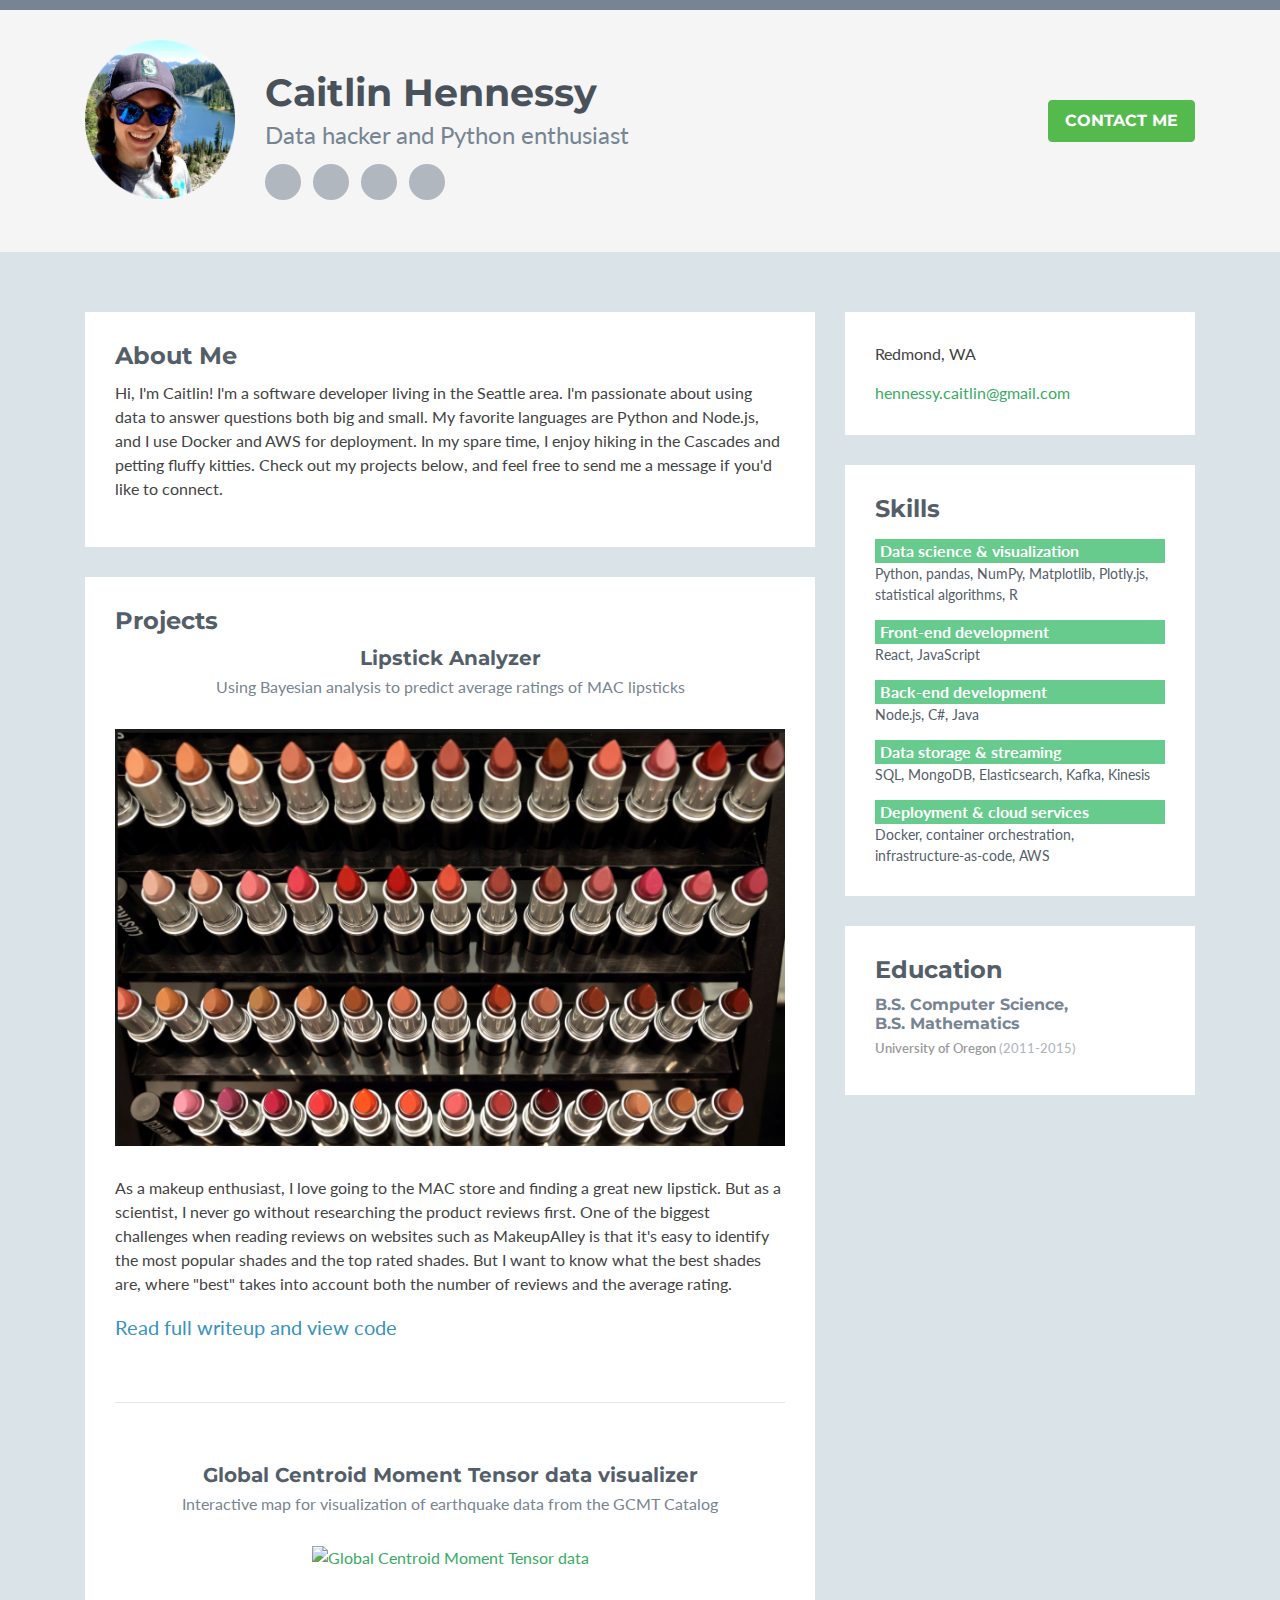
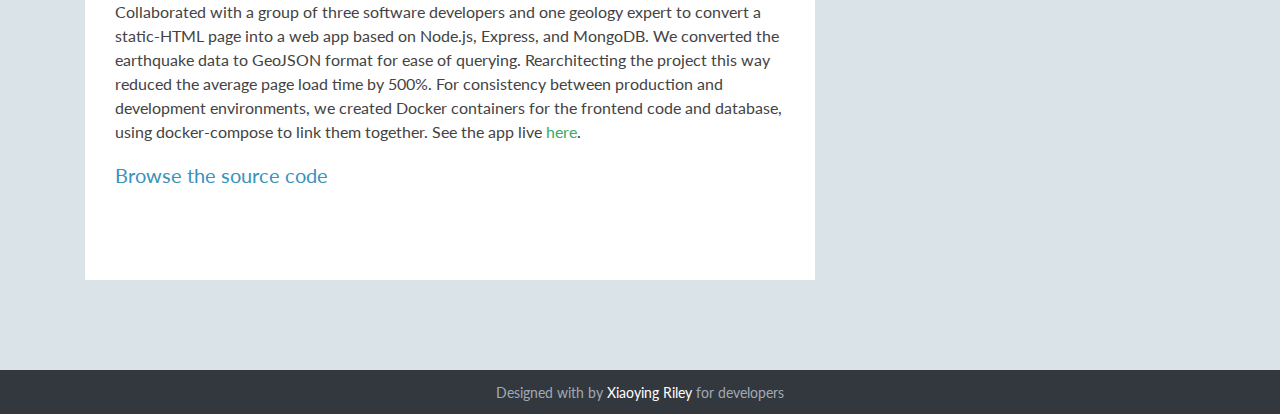
==== index.html @ e847fd84 "First draft" ====
<!DOCTYPE html>
<html lang="en">
<head>
    <title>Caitlin Hennessy: Portfolio</title>
    <!-- Meta -->
    <meta charset="utf-8">
    <meta http-equiv="X-UA-Compatible" content="IE=edge">
    <meta name="viewport" content="width=device-width, initial-scale=1.0">   
    <!--TODO make favicon with initials-->
    <link rel="shortcut icon" href="favicon.ico">  
    
    <link href='https://fonts.googleapis.com/css?family=Lato:300,400,300italic,400italic' rel='stylesheet' type='text/css'>
    <link href='https://fonts.googleapis.com/css?family=Montserrat:400,700' rel='stylesheet' type='text/css'> 
    
    <!-- FontAwesome JS -->
    <script defer src="https://use.fontawesome.com/releases/v5.7.2/js/all.js" integrity="sha384-0pzryjIRos8mFBWMzSSZApWtPl/5++eIfzYmTgBBmXYdhvxPc+XcFEk+zJwDgWbP" crossorigin="anonymous"></script>
    
    <!-- Global CSS -->
    <link rel="stylesheet" href="assets/plugins/bootstrap/css/bootstrap.min.css">   
    
    <!-- github calendar css -->
    <link rel="stylesheet" href="assets/plugins/github-calendar/dist/github-calendar.css">
    <!-- github acitivity css -->    
    <link rel="stylesheet" href="//cdnjs.cloudflare.com/ajax/libs/octicons/2.0.2/octicons.min.css">
    <link rel="stylesheet" href="assets/plugins/github-activity/github-activity-0.1.5.min.css">
    
    <!-- Theme CSS -->  
    <link id="theme-style" rel="stylesheet" href="assets/css/styles.css">
    
</head> 

<body>
    <!-- ******HEADER****** --> 
    <header class="header">
        <div class="container clearfix">                       
            <img class="profile-image img-fluid float-left" src="assets/images/caitlin.png" alt="Caitlin Hennessy" width="150" />
            <div class="profile-content float-left">
                <h1 class="name">Caitlin Hennessy</h1>
                <h2 class="desc">Data hacker and Python enthusiast</h2>  
                <!--TODO center icons--> 
                <ul class="social list-inline">                  
                    <li class="list-inline-item"><a href="https://www.linkedin.com/in/caitlin-f-hennessy/">
                        <i class="fab fa-linkedin-in" title="LinkedIn"></i></a>
                    </li>
                    <li class="list-inline-item"><a href="https://github.com/Caitlin-Hennessy">
                        <i class="fab fa-github" title="GitHub"></i></a>
                    </li>  
                    <li class="list-inline-item"><a href="https://leetcode.com/pineapplemango/">
                        <i class="fa fa-code" title="LeetCode"></i></a>
                    </li>         
                    <li class="list-inline-item"><a href="http://rosalind.info/users/pineapplesunflower/">
                        <i class="fa fa-flask" title="Rosalind.info"></i></a>
                    </li>              
                </ul> 
            </div><!--//profile-->
            <a class="btn btn-cta-primary float-right" href="mailto:hennessy.caitlin@gmail.com" target="_blank"><i class="fas fa-paper-plane"></i> Contact Me</a>              
        </div><!--//container-->
    </header><!--//header-->
    
    <div class="container sections-wrapper">
        <div class="row">
            <div class="primary col-lg-8 col-12">
                <section class="about section">
                    <div class="section-inner">
                        <h2 class="heading">About Me</h2>
                        <div class="content">
                            <p>
                                Hi, I'm Caitlin! I'm a software developer living in the Seattle area. I'm passionate about using data to answer questions both big and small.
                                My favorite languages are Python and Node.js, and I use Docker and AWS for deployment. In my spare time, I enjoy hiking in the Cascades and petting fluffy kitties. 
                                Check out my projects below, and feel free to send me a message if you'd like to connect.
                            </p>
                        </div><!--//content-->
                    </div><!--//section-inner-->                 
                </section><!--//section-->
    
               <section class="latest section">
                    <div class="section-inner">
                        <h2 class="heading">Projects</h2>
                        <div class="content">    
                                               
                            <div class="item featured text-center">
                                <h3 class="title"><a href="https://github.com/Caitlin-Hennessy/lipstick_analyzer" target="_blank">Lipstick Analyzer</a></h3>
                                <p class="summary">Using Bayesian analysis to predict average ratings of MAC lipsticks</p>
                                <div class="featured-image">
                                    <a href="https://github.com/Caitlin-Hennessy/lipstick_analyzer" target="_blank">
                                    <img class="img-fluid project-image" src="assets/images/projects/lipstick.png" alt="Lipstick Analyzer" />
                                    </a>
                                </div>
                                    
                                <div class="desc text-left">                                    
                                    <p>As a makeup enthusiast, I love going to the MAC store and finding a great new lipstick. But as a scientist, I never go without researching the product reviews first. One of the biggest challenges when reading reviews on websites such as MakeupAlley is that it's easy to identify the most popular shades and the top rated shades. But I want to know what the best shades are, where "best" takes into account both the number of reviews and the average rating. </p>
                                   
                                <a class="writeup-continue" href="https://github.com/Caitlin-Hennessy/lipstick_analyzer">Read full writeup and view code</a>     
                                </div><!--//desc--> 
                            </div><!--//item-->

                            <hr class="divider" />

                            <div class="item featured text-center">
                                <h3 class="title"><a href="https://github.com/Caitlin-Hennessy/gcmt_viewer" target="_blank">Global Centroid Moment Tensor data visualizer</a></h3>
                                <p class="summary">Interactive map for visualization of earthquake data from the GCMT Catalog</p>
                                <div class="featured-image">
                                    <a href="https://github.com/Caitlin-Hennessy/gcmt_viewer" target="_blank">
                                    <img class="img-fluid project-image" src="assets/images/projects/gcmt.png" alt="Global Centroid Moment Tensor data" />
                                    </a>
                                </div>
                                    
                                <div class="desc text-left">                                    
                                    <p>Collaborated with a group of three software developers and one geology expert to convert a static-HTML page into a web app based on 
                                        Node.js, Express, and MongoDB. We converted the earthquake data to GeoJSON format for ease of querying.
                                         Rearchitecting the project this way reduced the average page load time by 500%. 
                                        For consistency between production and development environments, we created Docker containers for the frontend code and database,
                                        using docker-compose to link them together. See the app live <a href="http://earth-analysis.com/gcmt_viewer/gcmt_viewer.html" target="_blank">here</a>.
                                    </p>
                                    
                                    <a class="writeup-continue" href="https://github.com/Caitlin-Hennessy/gcmt_viewer" target="_blank">Browse the source code</a>     
                                </div><!--//desc--> 
                            </div><!--//item-->
                        </div><!--//content-->  
                    </div><!--//section-inner-->                
                </section><!--//section-->
 
            </div><!--//primary-->
            <div class="secondary col-lg-4 col-12">
                 <aside class="info aside section">
                    <div class="section-inner">
                        <h2 class="heading sr-only">Basic Information</h2>
                        <div class="content">
                            <ul class="list-unstyled">
                                <li><i class="fas fa-map-marker-alt"></i><span class="sr-only">Location:</span>Redmond, WA</li>
                                <li><i class="fas fa-envelope"></i><span class="sr-only">Email:</span><a href="#">hennessy.caitlin@gmail.com</a></li>
                            </ul>
                        </div><!--//content-->  
                    </div><!--//section-inner-->                 
                </aside><!--//aside-->
                
                <aside class="skills aside section">
                    <div class="section-inner">
                        <h2 class="heading">Skills</h2>
                        <div class="content">
                            <div class="skillset">
                               
                                <div class="item">
                                    <div class="level-bar">
                                        Data science &amp; visualization                          
                                    </div><!--//level-bar--> 
                                    <p class="level-title">Python, pandas, NumPy, Matplotlib, Plotly.js, statistical algorithms, R</p>        
                                </div><!--//item-->
                                
                                <div class="item">
                                    <div class="level-bar">
                                        Front-end development                          
                                    </div><!--//level-bar--> 
                                    <p class="level-title">React, JavaScript</p>        
                                </div><!--//item-->

                                <div class="item">
                                    <div class="level-bar">
                                        Back-end development                          
                                    </div><!--//level-bar--> 
                                    <p class="level-title">Node.js, C#, Java</p>        
                                </div><!--//item-->

                                <div class="item">
                                    <div class="level-bar">
                                        Data storage &amp; streaming                          
                                    </div><!--//level-bar--> 
                                    <p class="level-title">SQL, MongoDB, Elasticsearch, Kafka, Kinesis</p>        
                                </div><!--//item-->

                                <div class="item">
                                    <div class="level-bar">
                                        Deployment &amp; cloud services                          
                                    </div><!--//level-bar--> 
                                    <p class="level-title">Docker, container orchestration, infrastructure-as-code, AWS</p>        
                                </div><!--//item-->
                            </div>              
                        </div><!--//content-->  
                    </div><!--//section-inner-->                 
                </aside><!--//section-->
                
                <aside class="education aside section">
                    <div class="section-inner">
                        <h2 class="heading">Education</h2>
                        <div class="content">
                            <div class="item">         
                                <!--TODO align BS items-->             
                                <h3 class="title"><i class="fas fa-graduation-cap"></i> B.S. Computer Science, 
                                    <br>B.S. Mathematics</h3>
                                <h4 class="university">University of Oregon <span class="year">(2011-2015)</span></h4>
                            </div><!--//item-->
                        </div><!--//content-->
                    </div><!--//section-inner-->
                </aside><!--//section-->
              
            </div><!--//secondary-->    
        </div><!--//row-->
    </div><!--//masonry-->
    
    <!-- ******FOOTER****** --> 
    <footer class="footer">
        <div class="container text-center">
                <!--/* This template is released under the Creative Commons Attribution 3.0 License. Please keep the attribution link below when using for your own project. Thank you for your support. :) If you'd like to use the template without the attribution, you can check out our commercial license options via our website: themes.3rdwavemedia.com */-->
                <small class="copyright">Designed with <i class="fas fa-heart"></i> by <a href="https://themes.3rdwavemedia.com" target="_blank">Xiaoying Riley</a> for developers</small>
        </div><!--//container-->
    </footer><!--//footer-->
 
    <!-- Javascript -->          
    <script type="text/javascript" src="assets/plugins/jquery-3.3.1.min.js"></script>
    <script type="text/javascript" src="assets/plugins/popper.min.js"></script> 
    <script type="text/javascript" src="assets/plugins/bootstrap/js/bootstrap.min.js"></script>    
    <script type="text/javascript" src="assets/plugins/jquery-rss/dist/jquery.rss.min.js"></script> 
    <!-- github calendar plugin -->
    <script type="text/javascript" src="assets/plugins/github-calendar/dist/github-calendar.min.js"></script>
    <!-- github activity plugin -->
    <script type="text/javascript" src="//cdnjs.cloudflare.com/ajax/libs/mustache.js/0.7.2/mustache.min.js"></script>
    <script type="text/javascript" src="assets/plugins/github-activity/github-activity-0.1.5.min.js"></script>
    <!-- custom js -->
    <script type="text/javascript" src="assets/js/main.js"></script>            
</body>
</html>
---- assets/plugins/github-calendar/dist/github-calendar.css ----
.calendar {
    width: 750px;
    font-family: Helvetica, arial;
    border: 1px solid #DDDDDD;
    border-radius: 3px;
    min-height: 243px;
    text-align: center;
    margin: 0 auto;
}

.calendar-graph text.wday,
.calendar-graph text.month {
    font-size: 10px;
    fill: #aaa;
}

.contrib-legend {
    text-align: right;
    padding: 0 14px 10px 0;
    display: inline-block;
    float: right;
}

.contrib-legend .legend {
    display: inline-block;
    list-style: none;
    margin: 0 5px;
    position: relative;
    bottom: -1px;
    padding: 0;
}

.contrib-legend .legend li {
    display: inline-block;
    width: 10px;
    height: 10px;
}

.text-small {
    font-size: 12px;
    color: #767676;
}

.calendar-graph {
    padding: 5px 0 0;
    height: 126px;
    text-align: center;
}

.contrib-column {
    padding: 15px 0;
    text-align: center;
    border-left: 1px solid #ddd;
    border-top: 1px solid #ddd;
    font-size: 11px;
}

.contrib-column-first {
    border-left: 0;
}

.table-column {
    display: table-cell;
    width: 1%;
    padding-right: 10px;
    padding-left: 10px;
    vertical-align: top;
}

.contrib-number {
    font-weight: 300;
    line-height: 1.3em;
    font-size: 24px;
    display: block;
    color: #333;
}

.calendar img.spinner {
    width: 70px;
    margin-top: 50px;
    min-height: 70px;
}

.monospace {
    text-align: center;
    color: #000;
    font-family: monospace;
}

.monospace a {
    color: #1D75AB;
    text-decoration: none;
}

.contrib-footer {
    font-size: 11px;
    padding: 0 10px 12px;
    text-align: left;
    width: 100%;
    box-sizing: border-box;
    height: 26px;
}

.left.text-muted {
    float: left;
    margin-left: 9px;
    color: #767676;
}
.left.text-muted a {
    color: #4078c0;
    text-decoration: none;
}
.left.text-muted a:hover,
.monospace a:hover {
    text-decoration: underline;
}

h2.f4.text-normal.mb-3 {
    display: none;
}

.float-left.text-gray {
    float: left;
}
#user-activity-overview{
    display:none;
}
---- assets/plugins/github-activity/github-activity-0.1.5.min.css ----
/*! github-activity - v0.1.5 - Copyright 2015 Casey Scarborough */

/*!
 * GitHub Activity Stream - v0.1.4 - 10/7/2015
 * https://github.com/caseyscarborough/github-activity
 *
 * Copyright (c) 2015 Casey Scarborough
 * MIT License
 * http://opensource.org/licenses/MIT
 */.gha-feed{width:100%;height:100%;background:#fff;font-weight:700;font-size:14px;font-family:Helvetica,arial,freesans,clean,sans-serif;line-height:1.3;overflow-y:auto;border:1px solid #ddd}.gha-feed,.gha-feed h2,.gha-feed h3,.gha-feed li,.gha-feed p,.gha-feed ul{margin:0;padding:0}.gha-feed ul{list-style-type:none;padding:0;margin:0}.gha-feed li{list-style-type:none;line-height:1.4}.gha-feed small{color:#666;font-weight:400;font-size:13px}.gha-feed small a{font-weight:400}.gha-feed small a .more-commits{font-size:11px}span.gha-time{color:#bbb;font-weight:400;font-size:12px}.gha-feed a{color:#4183c4;text-decoration:none;font-weight:700}.gha-feed a:hover{text-decoration:underline}.gha-feed pre{padding:0;border:0;border-radius:0;box-shadow:1px 1px 4px #bbb;color:#fff}.gha-header{position:absolute;top:1px;left:1px;width:calc(100% - 20px);padding:10px;height:67px;border-bottom:1px solid #ddd;background:#fff;background:-moz-linear-gradient(top,#fff 0,#f4f4f4 100%);background:-webkit-gradient(linear,left top,left bottom,color-stop(0%,#fff),color-stop(100%,#f4f4f4));background:-webkit-linear-gradient(top,#fff 0,#f4f4f4 100%);background:-o-linear-gradient(top,#fff 0,#f4f4f4 100%);background:-ms-linear-gradient(top,#fff 0,#f4f4f4 100%);background:linear-gradient(to bottom,#fff 0,#f4f4f4 100%);filter:progid:DXImageTransform.Microsoft.gradient(startColorstr='#ffffff', endColorstr='#f4f4f4', GradientType=0)}.gha-footer{position:absolute;bottom:-1px;left:1px;padding:5px 5px 5px 10px;border-top:1px solid #ddd;height:16px;width:calc(100% - 15px);background:#fff;background:-moz-linear-gradient(top,#fff 0,#f4f4f4 100%);background:-webkit-gradient(linear,left top,left bottom,color-stop(0%,#fff),color-stop(100%,#f4f4f4));background:-webkit-linear-gradient(top,#fff 0,#f4f4f4 100%);background:-o-linear-gradient(top,#fff 0,#f4f4f4 100%);background:-ms-linear-gradient(top,#fff 0,#f4f4f4 100%);background:linear-gradient(to bottom,#fff 0,#f4f4f4 100%);filter:progid:DXImageTransform.Microsoft.gradient(startColorstr='#ffffff', endColorstr='#f4f4f4', GradientType=0);color:#495961;font-size:13px}.gha-footer a{float:right;color:#495961;padding-right:20px;font-size:13px;font-weight:700}.gha-footer a:hover,.gha-header a:hover{text-decoration:none}.gha-github-icon{display:inline;float:left;padding:9px 0 0;width:35px;height:35px;color:#495961}.gha-github-icon .octicon{font:normal normal 40px octicons}.gha-gravatar{display:inline;float:right;margin-right:10px;padding-right:20px;max-width:60px;height:67px}.gha-gravatar img{padding:3px;width:100%;border:1px solid #ddd;box-shadow:1px 1px 3px #ccc}.gha-activity{clear:both;padding:10px 0;width:100%;border-bottom:1px solid #ddd}.gha-activity.gha-small{font-weight:400;font-size:13px}.gha-activity.gha-small a{font-weight:400}.gha-activity.gha-small span{font-size:16px}.gha-activity:last-child{padding-bottom:100px}.gha-repo{clear:both;padding:10px 0;width:100%;border-bottom:1px solid #ddd}.gha-activity-icon .octicon{display:inline;float:left;clear:both;margin:6px auto;width:50px;color:#bbb;text-align:center;font:normal normal 30px octicons}.gha-activity-icon .gha-small{font-size:16px}.gha-message{display:inline-block;float:left;width:calc(100% - 50px)}.gha-message-commits{font-size:11px}.gha-message-merge{padding:3px 7px;border-radius:3px;background:#e8f1f6;color:rgba(0,0,0,.5);font-size:12px;line-height:2}.gha-sha{font-size:12px;font-family:Consolas,"Liberation Mono",Courier,monospace}.gha-gravatar-small{float:left;margin-right:6px;width:30px}.gha-gravatar-commit{margin-bottom:-3px;border-radius:2px}.gha-gravatar-user{float:left}.gha-user-info{display:inline-block;float:left;margin:0 auto;padding:6px 10px 5px;color:#495961;font-size:20px}.gha-user-info a{color:#495961}.gha-user-info p a{font-weight:100}.gha-without-name{padding-top:20px;padding-left:15px}.gha-info{margin:15px;padding:10px;border:1px solid #e4e4c6;border-radius:4px;background:#ffffde;color:#6d6d4b;font-weight:400;font-size:13px}.gha-time{color:#bbb;font-weight:400;font-size:12px}.gha-clear{clear:both}.gha-muted{color:#666}.gha-push{height:87px}.gha-push-small{height:26px}
---- assets/css/styles.css ----
/*!   
 * Template Name: Developer - Responsive Website Template for Developers
 * Version: 2.1
 * Author: Xiaoying Riley
 * Twitter: @3rdwave_themes
 * License: Creative Commons Attribution 3.0 License
 * Website: https://themes.3rdwavemedia.com/
*/
body {
  font-family: 'Lato', arial, sans-serif;
  color: #434343;
  background: #DAE3E7;
  font-size: 16px;
  -webkit-font-smoothing: antialiased;
  -moz-osx-font-smoothing: grayscale;
}

h1, h2, h3, h4, h5, h6 {
  font-family: 'Montserrat', sans-serif;
  font-weight: 700;
  color: #778492;
}

a {
  color: #3AAA64;
  -webkit-transition: all 0.4s ease-in-out;
  -moz-transition: all 0.4s ease-in-out;
  -ms-transition: all 0.4s ease-in-out;
  -o-transition: all 0.4s ease-in-out;
}

a:hover {
  text-decoration: underline;
  color: #5f6b77;
  color: #2d844e;
}

a:focus {
  text-decoration: none;
}

.btn, a.btn {
  -webkit-transition: all 0.4s ease-in-out;
  -moz-transition: all 0.4s ease-in-out;
  -ms-transition: all 0.4s ease-in-out;
  -o-transition: all 0.4s ease-in-out;
  font-family: 'Montserrat', arial, sans-serif;
  padding: 8px 16px;
  font-weight: bold;
}

.btn .svg-inline--fa, a.btn .svg-inline--fa {
  margin-right: 5px;
  position: relative;
  top: -2px;
}

.btn:focus, a.btn:focus {
  color: #fff;
}

a.btn-cta-primary, .btn-cta-primary {
  background: #54ba4e;
  border: 1px solid #54ba4e;
  color: #fff;
  font-weight: 600;
  text-transform: uppercase;
}

a.btn-cta-primary:hover, .btn-cta-primary:hover {
  background: #49ac43;
  border: 1px solid #49ac43;
  color: #fff;
}

a.btn-cta-secondary, .btn-cta-secondary {
  background: #479FC8;
  border: 1px solid #479FC8;
  color: #fff;
  font-weight: 600;
  text-transform: uppercase;
}

a.btn-cta-secondary:hover, .btn-cta-secondary:hover {
  background: #3893bd;
  border: 1px solid #3893bd;
  color: #fff;
}

.text-highlight {
  color: #32383e;
}

.badge-theme {
  background: #3AAA64;
  font-size: 12px;
  color: #fff;
  -webkit-border-radius: 2px;
  -moz-border-radius: 2px;
  -ms-border-radius: 2px;
  -o-border-radius: 2px;
  border-radius: 2px;
  -moz-background-clip: padding;
  -webkit-background-clip: padding-box;
  background-clip: padding-box;
}

a.dotted-link {
  border-bottom: 1px dotted #778492;
  color: #778492;
}

a.dotted-link:hover {
  text-decoration: none;
  color: #49515a;
}

/* ======= Header ======= */
.header {
  padding: 30px 0;
  background: #f5f5f5;
  border-top: 10px solid #778492;
}

.header .btn {
  margin-top: 60px;
  font-weight: bold;
}

.header .profile-image {
  margin-right: 30px;
}

.header .profile-content .name {
  color: #49515a;
  font-size: 38px;
  margin-bottom: 5px;
  margin-top: 30px;
}

.header .profile-content .desc {
  color: #778492;
  font-family: "Lato", arial, sans-serif;
  font-weight: 400;
  font-size: 24px;
  margin-top: 0;
  margin-bottom: 15px;
}

.header .profile-content .social a {
  background: #b0b7bf;
  width: 36px;
  height: 36px;
  display: inline-block;
  -webkit-border-radius: 50%;
  -moz-border-radius: 50%;
  -ms-border-radius: 50%;
  -o-border-radius: 50%;
  border-radius: 50%;
  -moz-background-clip: padding;
  -webkit-background-clip: padding-box;
  background-clip: padding-box;
  color: #fff;
  text-align: center;
}

.header .profile-content .social a:hover {
  background: #778492;
}

.header .profile-content .social a .svg-inline--fa {
  font-size: 20px;
  margin-top: 8px;
}

/* ======= Sections======= */
.sections-wrapper {
  padding-top: 60px;
  padding-bottom: 60px;
}

.section {
  margin-bottom: 30px;
}

.section .section-inner {
  background: #fff;
  padding: 30px;
}

.section .heading {
  margin-bottom: 10px;
  margin-top: 0;
  color: #545e69;
  font-size: 24px;
}

.section .content .more-link .svg-inline--fa {
  margin-right: 5px;
  font-size: 14px;
  position: relative;
  top: -2px;
}

.section .content .writeup-continue {
  color: #3893bd;
  font-size: 20px;
  text-align: left;
}

.section .content .writeup-continue a:hover {
  text-decoration: underline;
}

/* About Section */
/* Latest Section */
.latest .item {
  margin-bottom: 30px;
}

.latest .item .title {
  font-size: 18px;
  margin-top: 0;
}

.latest .item .title .label {
  margin-left: 5px;
  font-size: 12px;
}

.latest .item .title a {
  color: #545e69;
}

.latest .item .title a:hover {
  color: #5f6b77;
}

.latest .item .project-image:hover {
  -webkit-opacity: 0.8;
  -moz-opacity: 0.8;
  opacity: 0.8;
}

.latest .divider {
  margin-bottom: 60px;
}

.latest .featured {
  margin-bottom: 60px;
}

.latest .featured .title {
  font-size: 20px;
  margin-bottom: 5px;
  font-size: 20px;
}

.latest .featured .summary {
  margin-bottom: 30px;
  color: #778492;
}

.latest .featured img {
  margin-bottom: 30px;
}

.latest .featured .desc {
  margin-bottom: 30px;
}

.latest .has-ribbon {
  position: relative;
  display: inline-block;
}

.latest .has-ribbon .text {
  background: #3AAA64;
  color: #fff;
}

.latest .has-ribbon .ribbon {
  position: absolute;
  top: -4px;
  right: -4px;
  width: 110px;
  height: 110px;
  overflow: hidden;
}

.latest .has-ribbon .ribbon .text {
  font-family: 'Montserrat', sans-serif;
  position: relative;
  left: -8px;
  top: 18px;
  width: 158px;
  padding: 10px 10px;
  font-size: 15px;
  font-weight: bold;
  text-align: center;
  text-transform: uppercase;
  color: #fff;
  background-color: #479FC8;
  -webkit-transform: rotate(45deg) translate3d(0, 0, 0);
  -moz-transform: rotate(45deg) translate3d(0, 0, 0);
  -ms-transform: rotate(45deg) translate3d(0, 0, 0);
  -o-transform: rotate(45deg) translate3d(0, 0, 0);
}

.latest .has-ribbon .ribbon .text:before, .latest .has-ribbon .ribbon .text:after {
  content: '';
  position: absolute;
  bottom: -5px;
  border-top: 5px solid #276582;
  border-left: 5px solid transparent;
  border-right: 5px solid transparent;
}

.latest .has-ribbon .ribbon .text:before {
  left: 0;
}

.latest .has-ribbon .ribbon .text:after {
  right: 0;
}

/* Projects Section */
.projects .item {
  margin-bottom: 30px;
}

.projects .item .title {
  font-size: 16px;
  margin-top: 0;
  margin-bottom: 5px;
  line-height: 1.5;
}

.projects .item .title a {
  color: #778492;
}

.projects .item .title a:hover {
  color: #5f6b77;
}

/* Work Section */
.experience .item {
  margin-bottom: 30px;
}

.experience .item .title {
  font-size: 16px;
  margin-top: 0;
  margin-bottom: 5px;
  line-height: 1.5;
}

.experience .item .title .place {
  color: #999;
  font-weight: normal;
}

.experience .item .title .place a {
  color: #999;
}

.experience .item .title .place a:hover {
  color: #666666;
}

.experience .item .title .year {
  color: #999;
  font-weight: normal;
}

/* Git section */
.github-graph {
  margin-bottom: 30px;
}

.github-graph .js-calendar-graph-svg {
  max-width: 100%;
}

.github-graph h2 {
  font-size: 18px;
}

.ghfeed {
  height: 500px;
}

.ghfeed,
.ghfeed *,
.ghfeed *:before,
.ghfeed *:after {
  -webkit-box-sizing: content-box;
  -moz-box-sizing: content-box;
  box-sizing: content-box;
}

/* Info Section */
.info .svg-inline--fa {
  margin-right: 15px;
  color: #ccd1d6;
}

.info .svg-inline--fa.fa-envelope-o {
  font-size: 14px;
}

.info ul {
  margin-bottom: 0;
}

.info li {
  margin-bottom: 15px;
}

.info li:last-child {
  margin-bottom: 0;
}

/* Skills Section */
.skills .intro {
  margin-bottom: 30px;
}

.skills .skillset .item {
  margin-bottom: 0px;
}

.skills .skillset .level-title {
  font-size: 14px;
  position: relative;
  margin-top: 0;
  margin-bottom: 0;
  color: #545e69;
}

.skills .skillset .level-title .level-label {
  color: #ccd1d6;
  font-size: 14px;
  font-family: "Lato", arial, sans-serif;
  position: absolute;
  right: 0;
  top: 0;
}

.skills .skillset .level-bar {
  height: 24px;
  background: #66cb8c;
  font-family: "Lato", arial, sans-serif;
  color: #fff;
  font-size: 16px;
  padding-left: 5px;
  font-weight: bold;
  margin-top: 15px;
}

.skills .skillset .level-bar-inner {
  height: 15px;
  background: #66cb8c;
}

.skills .svg-inline--fa {
  margin-right: 3px;
  position: relative;
  top: -1px;
}

/* Testimonials section */
.testimonials .item {
  margin-bottom: 30px;
}

.testimonials .item:last-child {
  margin-bottom: 0;
}

.testimonials .item .quote {
  color: #666;
  font-size: 16px;
  border-left: 5px solid #9fdeb7;
  padding: 5px 15px;
  margin-bottom: 15px;
}

.testimonials .item .quote p {
  margin-bottom: 0;
}

.testimonials .item .quote .svg-inline--fa {
  color: #79d19a;
  margin-right: 15px;
}

.testimonials .item .source {
  font-size: 14px;
  padding-left: 20px;
  font-weight: 500;
}

.testimonials .item .source .name {
  color: #939ea9;
  font-weight: 600;
}

.testimonials .item .source .title {
  color: #999;
}

/* Education section */
.education .item {
  margin-bottom: 30px;
}

.education .item:last-child {
  margin-bottom: 0;
}

.education .item .title {
  font-size: 16px;
  margin-top: 0;
}

.education .item .university {
  font-family: "Lato", arial, sans-serif;
  font-size: 13px;
  color: #999;
  font-weight: 600;
}

.education .item .university .year {
  color: #b0b7bf;
  font-weight: 500;
}

/* Language Section */
.languages .item {
  margin-bottom: 15px;
}

.languages .item .title {
  color: #778492;
}

.languages .item .level {
  color: #999;
}

.languages .item:last-child {
  margin-bottom: 0;
}

.languages .item .svg-inline--fa {
  color: #79d19a;
}

/* Blog Section */
.blog .item {
  margin-bottom: 30px;
}

.blog .item .title {
  font-size: 18px;
  line-height: 1.3;
}

.blog .item .title a {
  color: #778492;
}

.blog .item .title a:hover {
  color: #5f6b77;
}

.blog .item p {
  margin-bottom: 5px;
}

.blog .item:last-child {
  margin-bottom: 0;
}

/* List section */
.list ul li {
  margin-bottom: 10px;
}

.list ul li .svg-inline--fa {
  margin-right: 5px;
}

.list ul li a {
  color: #778492;
}

.list ul li a:hover {
  color: #49515a;
}

/* Credits */
.credits ul li {
  margin-bottom: 10px;
}

.credits ul li .svg-inline--fa {
  margin-right: 5px;
  position: relative;
  top: -2px;
}

.credits ul li a {
  color: #778492;
}

.credits ul li a .svg-inline--fa {
  color: #b0b7bf;
}

.credits ul li a:hover {
  color: #49515a;
}

.credits .btn {
  margin-bottom: 15px;
}

.aside .subheading {
  font-size: 18px;
  color: #545e69;
}

/* ======= Footer ======= */
.footer {
  background: #32383e;
  color: #fff;
  padding: 10px 0;
}

.footer .copyright {
  line-height: 1.6;
  color: #a1aab4;
  font-size: 14px;
}

.footer a {
  color: #fff;
}

.footer .fa-heart {
  color: #fb866a;
}

@media (max-width: 767.98px) {
  .header {
    text-align: center;
  }
  .header .profile-image {
    float: none !important;
    margin: 0 auto;
  }
  .header .profile-content {
    float: none !important;
    text-align: center;
  }
  .header .btn {
    margin-top: 30px;
    float: none !important;
  }
  .project-image {
    margin-bottom: 15px;
  }
}

@media (min-width: 1400px) {
  .container {
    width: 1360px;
    max-width: inherit;
  }
}
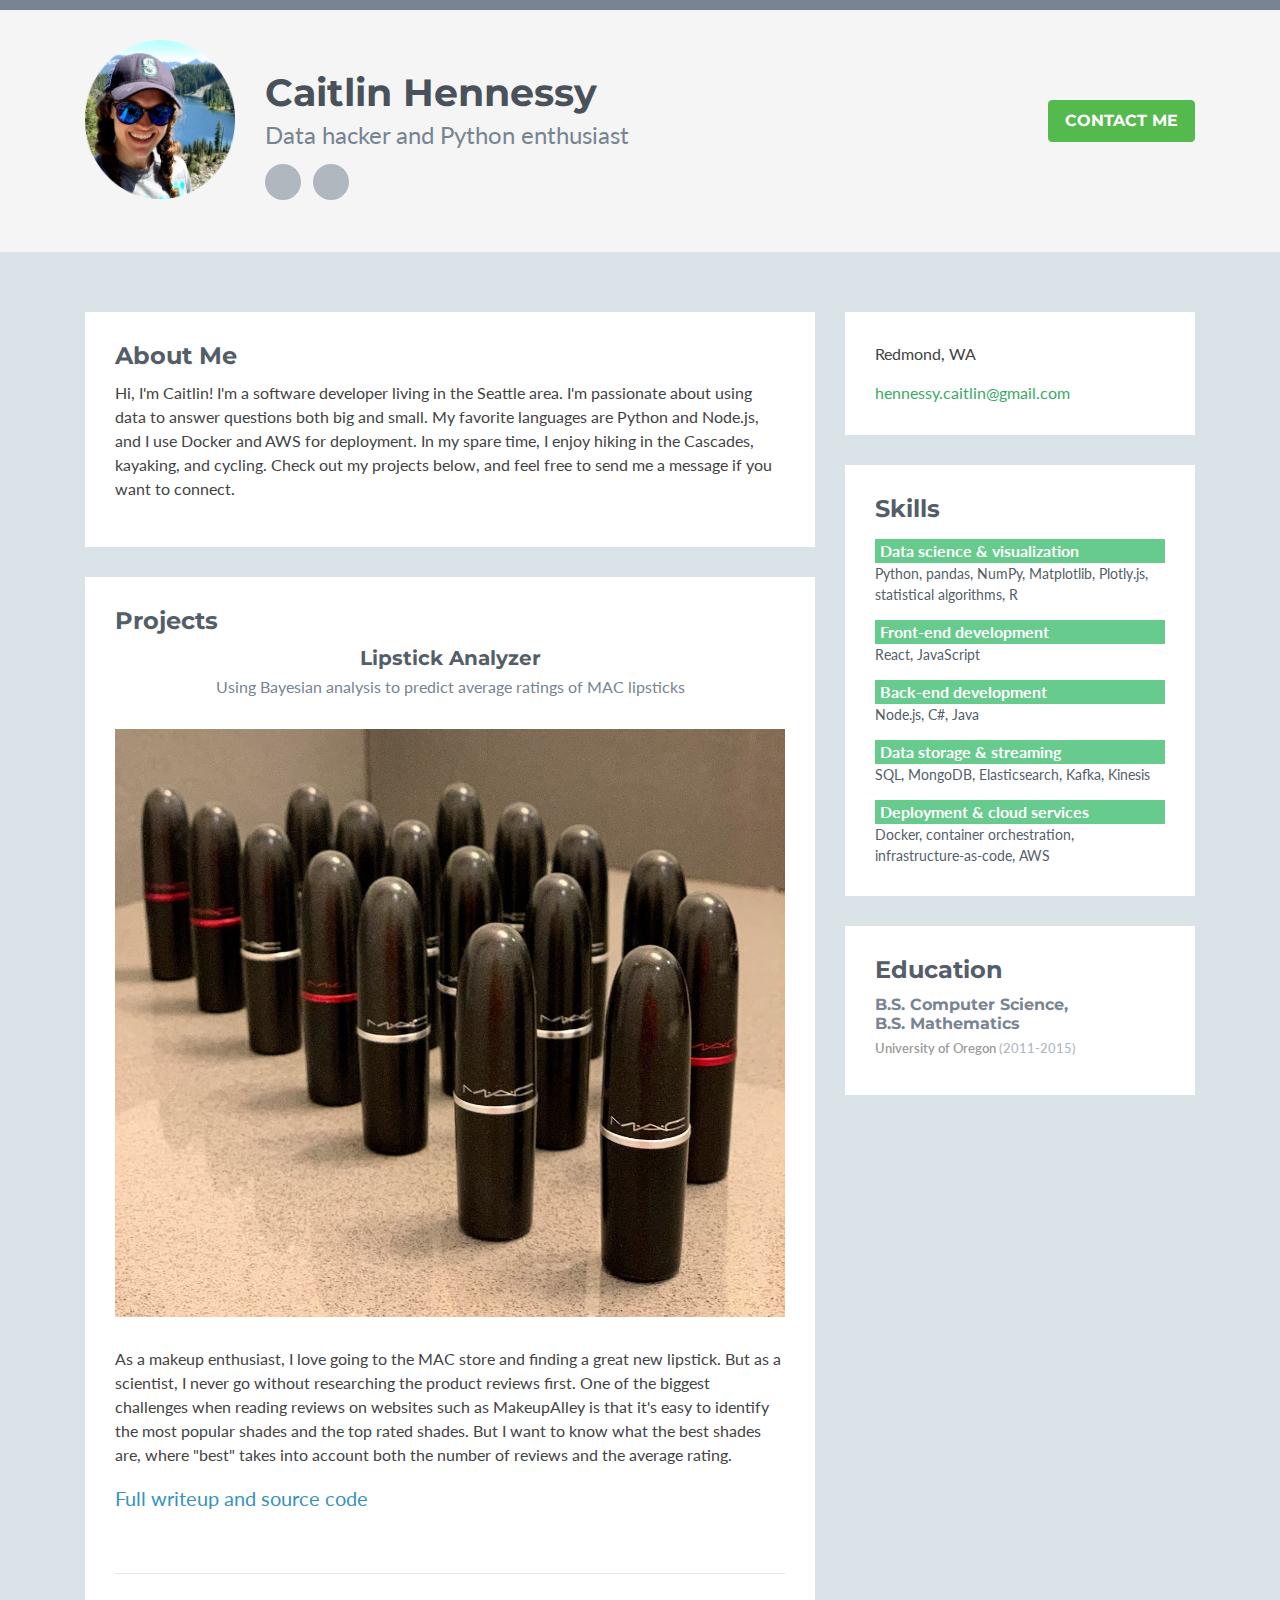
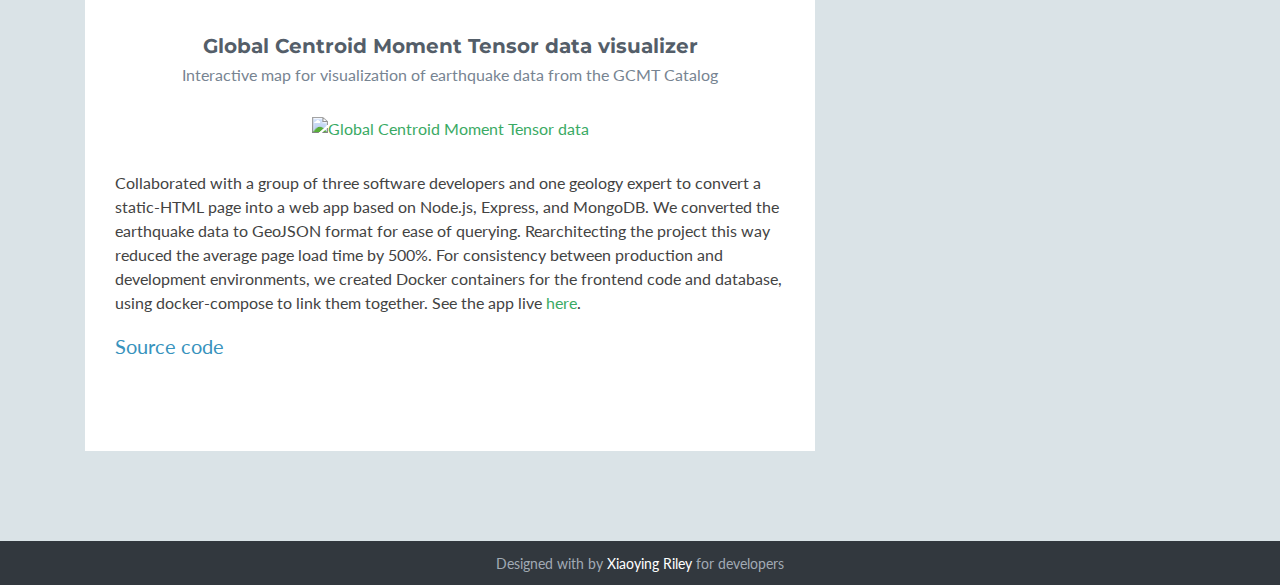
==== commit ece510ba: "A few edits" ====
--- a/index.html
+++ b/index.html
@@ -44,13 +44,7 @@
                     </li>
                     <li class="list-inline-item"><a href="https://github.com/Caitlin-Hennessy">
                         <i class="fab fa-github" title="GitHub"></i></a>
-                    </li>  
-                    <li class="list-inline-item"><a href="https://leetcode.com/pineapplemango/">
-                        <i class="fa fa-code" title="LeetCode"></i></a>
-                    </li>         
-                    <li class="list-inline-item"><a href="http://rosalind.info/users/pineapplesunflower/">
-                        <i class="fa fa-flask" title="Rosalind.info"></i></a>
-                    </li>              
+                    </li>           
                 </ul> 
             </div><!--//profile-->
             <a class="btn btn-cta-primary float-right" href="mailto:hennessy.caitlin@gmail.com" target="_blank"><i class="fas fa-paper-plane"></i> Contact Me</a>              
@@ -66,8 +60,8 @@
                         <div class="content">
                             <p>
                                 Hi, I'm Caitlin! I'm a software developer living in the Seattle area. I'm passionate about using data to answer questions both big and small.
-                                My favorite languages are Python and Node.js, and I use Docker and AWS for deployment. In my spare time, I enjoy hiking in the Cascades and petting fluffy kitties. 
-                                Check out my projects below, and feel free to send me a message if you'd like to connect.
+                                My favorite languages are Python and Node.js, and I use Docker and AWS for deployment. In my spare time, I enjoy hiking in the Cascades, kayaking, and cycling. 
+                                Check out my projects below, and feel free to send me a message if you want to connect.
                             </p>
                         </div><!--//content-->
                     </div><!--//section-inner-->                 
@@ -83,14 +77,14 @@
                                 <p class="summary">Using Bayesian analysis to predict average ratings of MAC lipsticks</p>
                                 <div class="featured-image">
                                     <a href="https://github.com/Caitlin-Hennessy/lipstick_analyzer" target="_blank">
-                                    <img class="img-fluid project-image" src="assets/images/projects/lipstick.png" alt="Lipstick Analyzer" />
+                                    <img class="img-fluid project-image" src="assets/images/projects/lipstick.jpg" alt="Lipstick Analyzer" />
                                     </a>
                                 </div>
                                     
                                 <div class="desc text-left">                                    
                                     <p>As a makeup enthusiast, I love going to the MAC store and finding a great new lipstick. But as a scientist, I never go without researching the product reviews first. One of the biggest challenges when reading reviews on websites such as MakeupAlley is that it's easy to identify the most popular shades and the top rated shades. But I want to know what the best shades are, where "best" takes into account both the number of reviews and the average rating. </p>
                                    
-                                <a class="writeup-continue" href="https://github.com/Caitlin-Hennessy/lipstick_analyzer">Read full writeup and view code</a>     
+                                <a class="writeup-continue" href="https://github.com/Caitlin-Hennessy/lipstick_analyzer">Full writeup and source code</a>     
                                 </div><!--//desc--> 
                             </div><!--//item-->
 
@@ -113,7 +107,7 @@
                                         using docker-compose to link them together. See the app live <a href="http://earth-analysis.com/gcmt_viewer/gcmt_viewer.html" target="_blank">here</a>.
                                     </p>
                                     
-                                    <a class="writeup-continue" href="https://github.com/Caitlin-Hennessy/gcmt_viewer" target="_blank">Browse the source code</a>     
+                                    <a class="writeup-continue" href="https://github.com/Caitlin-Hennessy/gcmt_viewer" target="_blank">Source code</a>     
                                 </div><!--//desc--> 
                             </div><!--//item-->
                         </div><!--//content-->  
@@ -128,7 +122,7 @@
                         <div class="content">
                             <ul class="list-unstyled">
                                 <li><i class="fas fa-map-marker-alt"></i><span class="sr-only">Location:</span>Redmond, WA</li>
-                                <li><i class="fas fa-envelope"></i><span class="sr-only">Email:</span><a href="#">hennessy.caitlin@gmail.com</a></li>
+                                <li><i class="fas fa-envelope"></i><span class="sr-only">Email:</span><a href="mailto:hennessy.caitlin@gmail.com">hennessy.caitlin@gmail.com</a></li>
                             </ul>
                         </div><!--//content-->  
                     </div><!--//section-inner-->                 
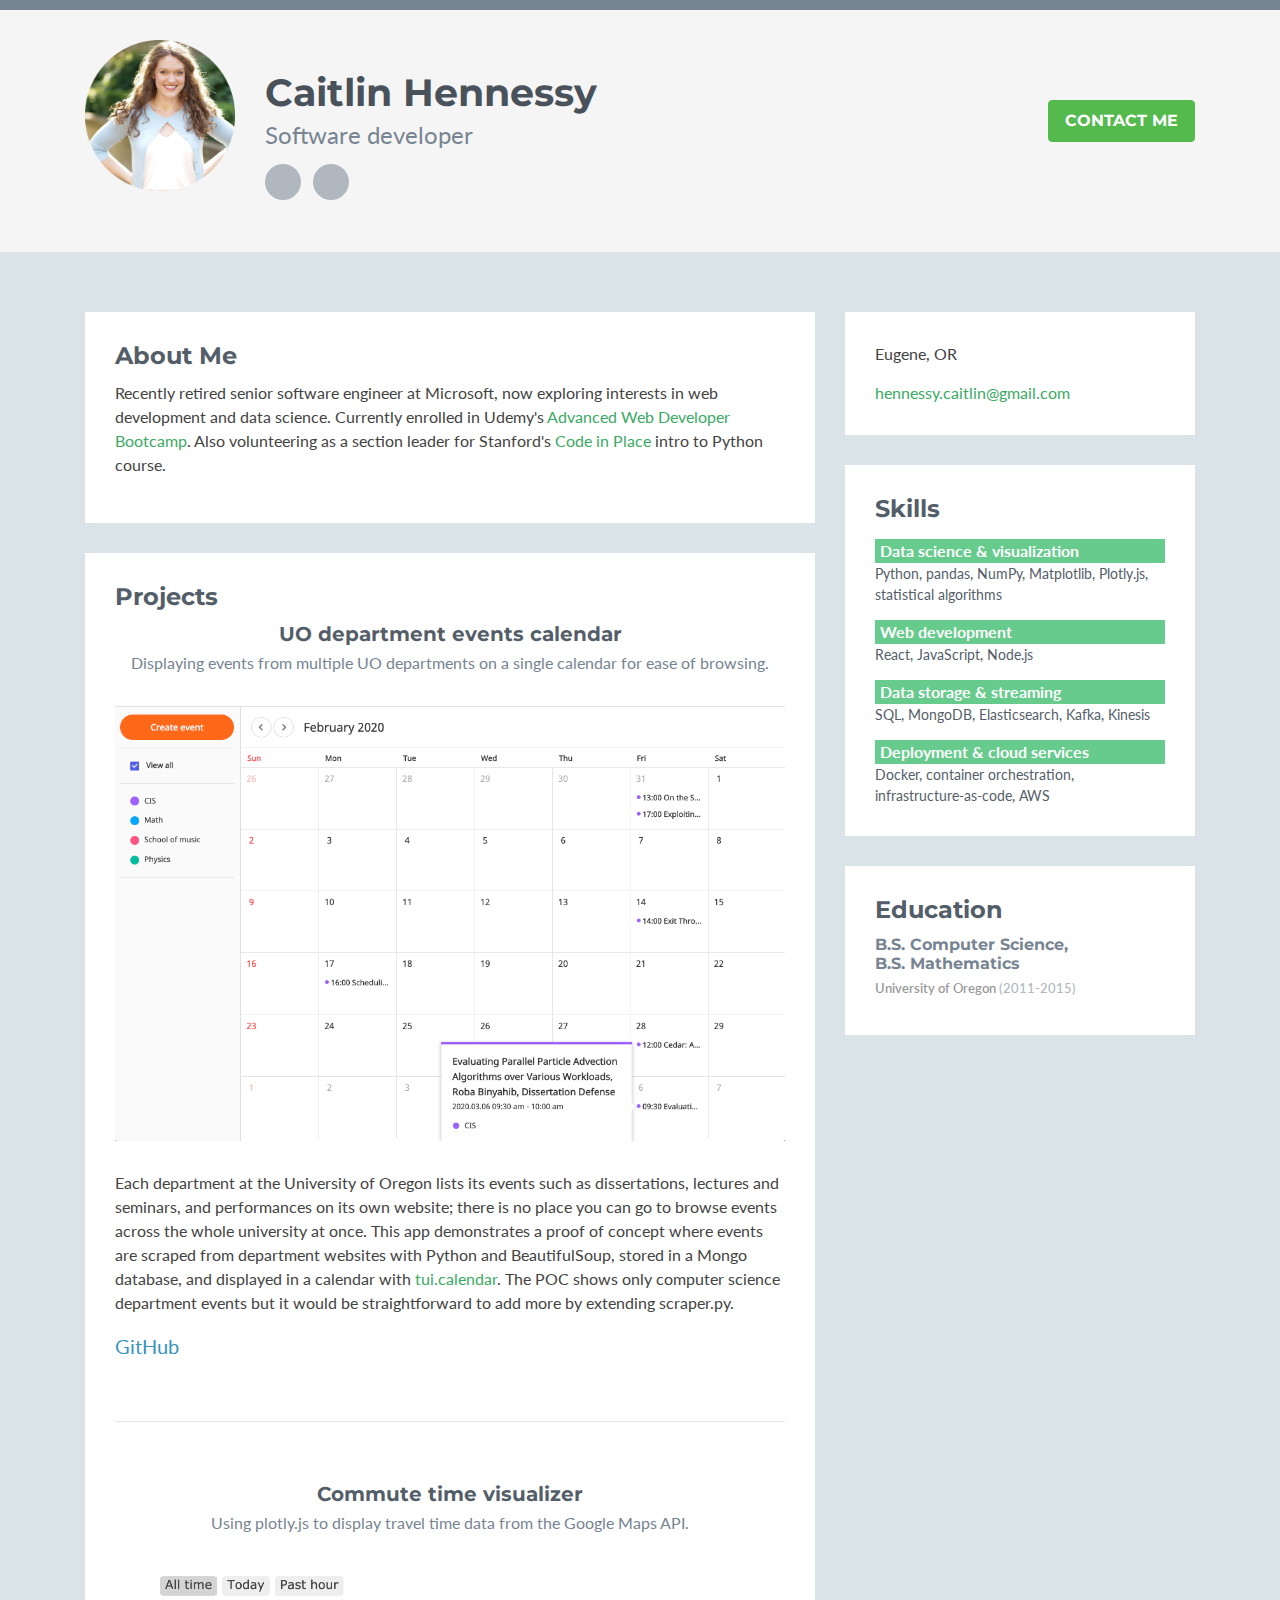
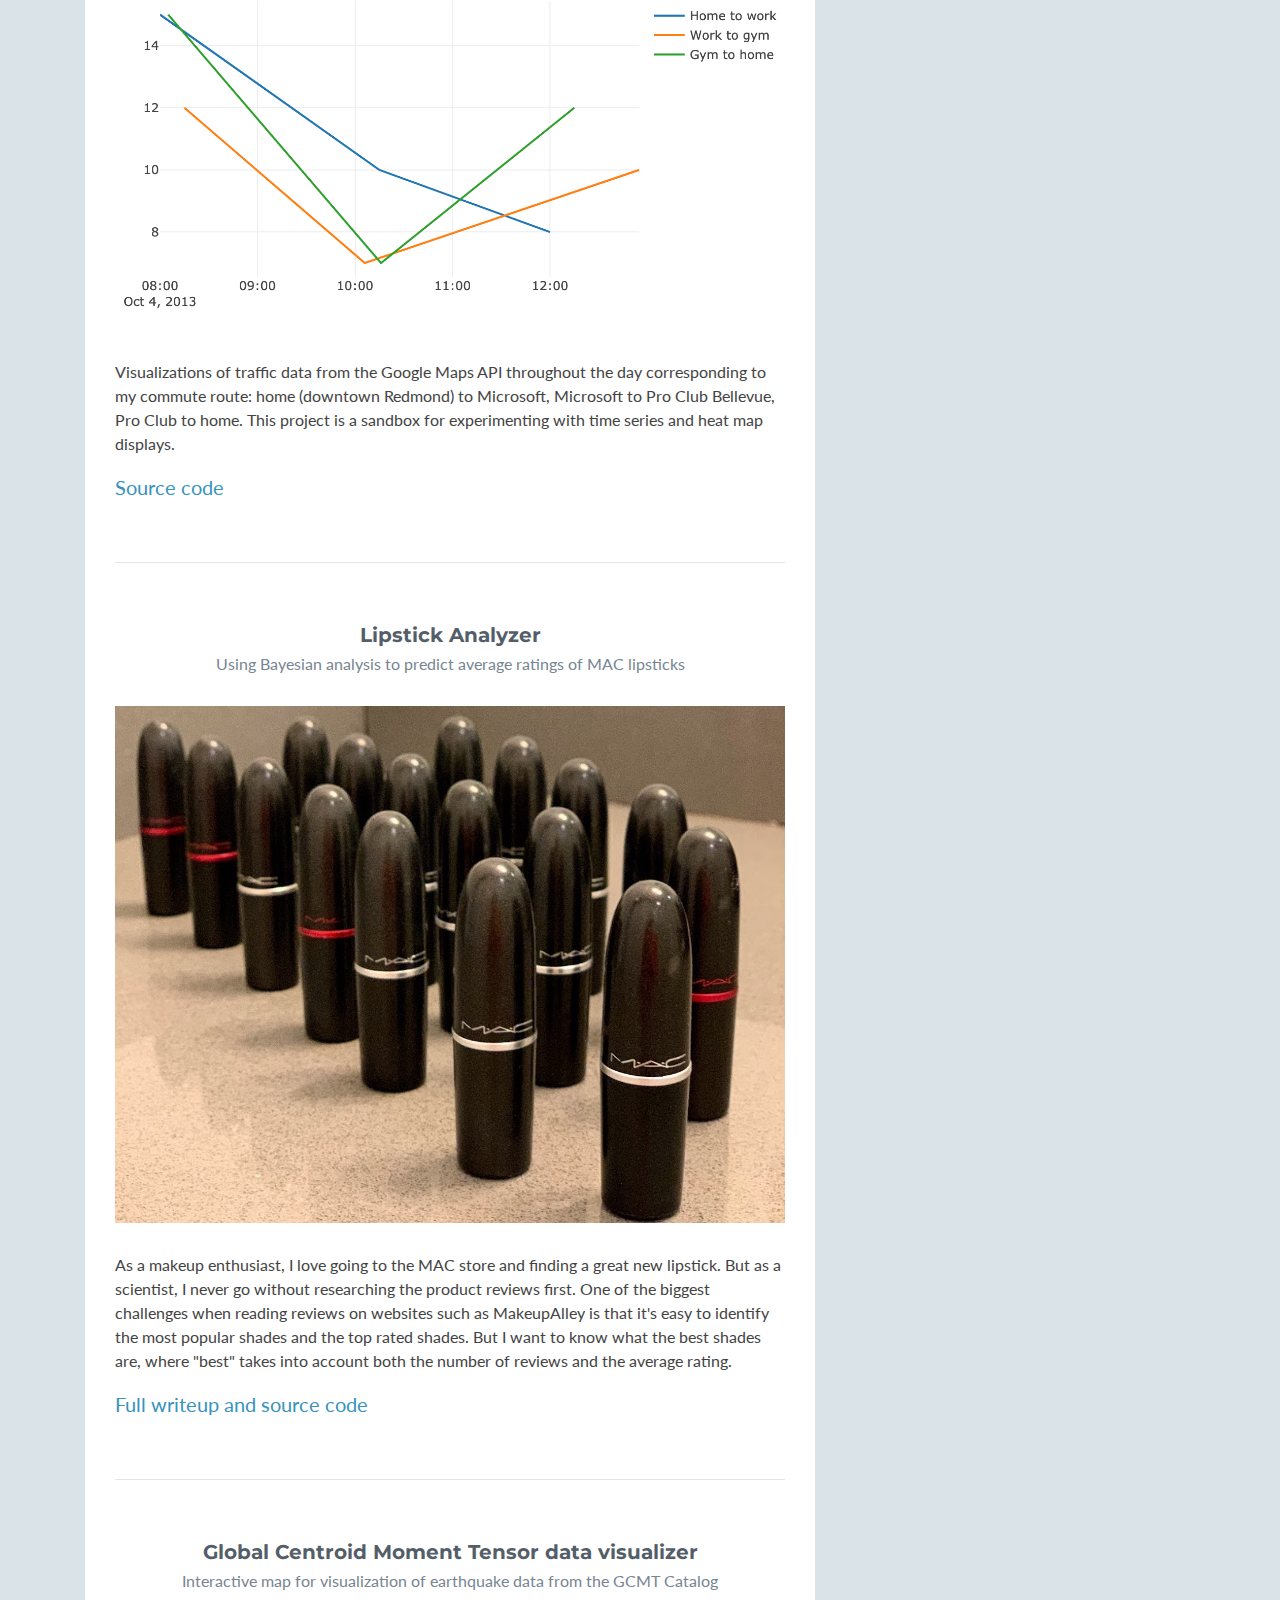
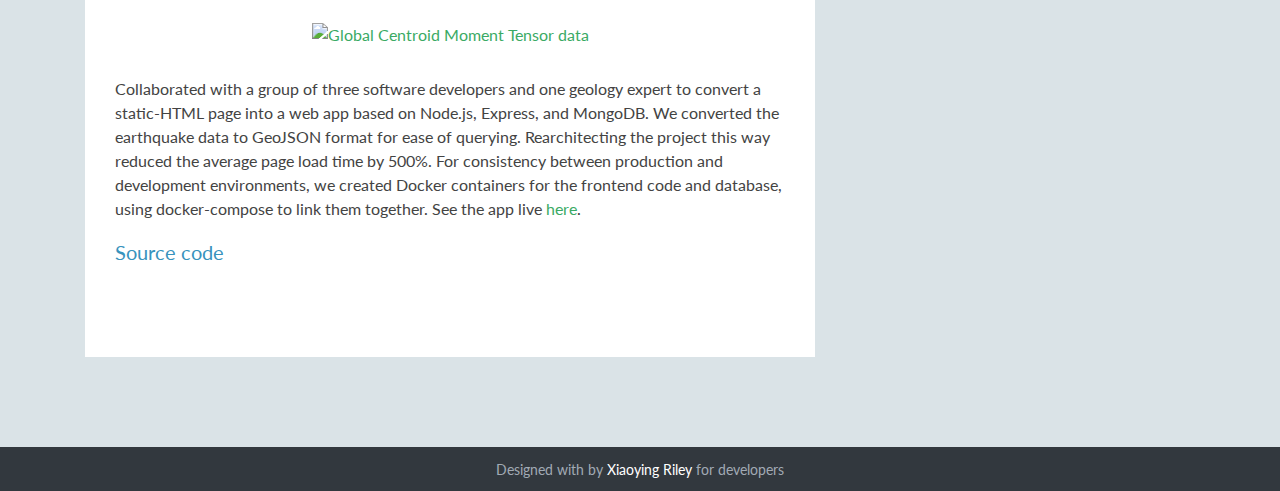
==== commit bb31a913: "Adding a couple more projects" ====
--- a/index.html
+++ b/index.html
@@ -1,215 +1,487 @@
 <!DOCTYPE html>
 <html lang="en">
-<head>
+  <head>
     <title>Caitlin Hennessy: Portfolio</title>
     <!-- Meta -->
-    <meta charset="utf-8">
-    <meta http-equiv="X-UA-Compatible" content="IE=edge">
-    <meta name="viewport" content="width=device-width, initial-scale=1.0">   
+    <meta charset="utf-8" />
+    <meta http-equiv="X-UA-Compatible" content="IE=edge" />
+    <meta name="viewport" content="width=device-width, initial-scale=1.0" />
     <!--TODO make favicon with initials-->
-    <link rel="shortcut icon" href="favicon.ico">  
-    
-    <link href='https://fonts.googleapis.com/css?family=Lato:300,400,300italic,400italic' rel='stylesheet' type='text/css'>
-    <link href='https://fonts.googleapis.com/css?family=Montserrat:400,700' rel='stylesheet' type='text/css'> 
-    
+    <link rel="shortcut icon" href="favicon.ico" />
+
+    <link
+      href="https://fonts.googleapis.com/css?family=Lato:300,400,300italic,400italic"
+      rel="stylesheet"
+      type="text/css"
+    />
+    <link
+      href="https://fonts.googleapis.com/css?family=Montserrat:400,700"
+      rel="stylesheet"
+      type="text/css"
+    />
+
     <!-- FontAwesome JS -->
-    <script defer src="https://use.fontawesome.com/releases/v5.7.2/js/all.js" integrity="sha384-0pzryjIRos8mFBWMzSSZApWtPl/5++eIfzYmTgBBmXYdhvxPc+XcFEk+zJwDgWbP" crossorigin="anonymous"></script>
-    
+    <script
+      defer
+      src="https://use.fontawesome.com/releases/v5.7.2/js/all.js"
+      integrity="sha384-0pzryjIRos8mFBWMzSSZApWtPl/5++eIfzYmTgBBmXYdhvxPc+XcFEk+zJwDgWbP"
+      crossorigin="anonymous"
+    ></script>
+
     <!-- Global CSS -->
-    <link rel="stylesheet" href="assets/plugins/bootstrap/css/bootstrap.min.css">   
-    
+    <link
+      rel="stylesheet"
+      href="assets/plugins/bootstrap/css/bootstrap.min.css"
+    />
+
     <!-- github calendar css -->
-    <link rel="stylesheet" href="assets/plugins/github-calendar/dist/github-calendar.css">
-    <!-- github acitivity css -->    
-    <link rel="stylesheet" href="//cdnjs.cloudflare.com/ajax/libs/octicons/2.0.2/octicons.min.css">
-    <link rel="stylesheet" href="assets/plugins/github-activity/github-activity-0.1.5.min.css">
-    
-    <!-- Theme CSS -->  
-    <link id="theme-style" rel="stylesheet" href="assets/css/styles.css">
-    
-</head> 
-
-<body>
-    <!-- ******HEADER****** --> 
+    <link
+      rel="stylesheet"
+      href="assets/plugins/github-calendar/dist/github-calendar.css"
+    />
+    <!-- github acitivity css -->
+    <link
+      rel="stylesheet"
+      href="//cdnjs.cloudflare.com/ajax/libs/octicons/2.0.2/octicons.min.css"
+    />
+    <link
+      rel="stylesheet"
+      href="assets/plugins/github-activity/github-activity-0.1.5.min.css"
+    />
+
+    <!-- Theme CSS -->
+    <link id="theme-style" rel="stylesheet" href="assets/css/styles.css" />
+  </head>
+
+  <body>
+    <!-- ******HEADER****** -->
     <header class="header">
-        <div class="container clearfix">                       
-            <img class="profile-image img-fluid float-left" src="assets/images/caitlin.png" alt="Caitlin Hennessy" width="150" />
-            <div class="profile-content float-left">
-                <h1 class="name">Caitlin Hennessy</h1>
-                <h2 class="desc">Data hacker and Python enthusiast</h2>  
-                <!--TODO center icons--> 
-                <ul class="social list-inline">                  
-                    <li class="list-inline-item"><a href="https://www.linkedin.com/in/caitlin-f-hennessy/">
-                        <i class="fab fa-linkedin-in" title="LinkedIn"></i></a>
-                    </li>
-                    <li class="list-inline-item"><a href="https://github.com/Caitlin-Hennessy">
-                        <i class="fab fa-github" title="GitHub"></i></a>
-                    </li>           
-                </ul> 
-            </div><!--//profile-->
-            <a class="btn btn-cta-primary float-right" href="mailto:hennessy.caitlin@gmail.com" target="_blank"><i class="fas fa-paper-plane"></i> Contact Me</a>              
-        </div><!--//container-->
-    </header><!--//header-->
-    
+      <div class="container clearfix">
+        <img
+          class="profile-image img-fluid float-left"
+          src="assets/images/caitlin.png"
+          alt="Caitlin Hennessy"
+          width="150"
+        />
+        <div class="profile-content float-left">
+          <h1 class="name">Caitlin Hennessy</h1>
+          <h2 class="desc">Software developer</h2>
+          <!--TODO center icons-->
+          <ul class="social list-inline">
+            <li class="list-inline-item">
+              <a href="https://www.linkedin.com/in/caitlin-f-hennessy/">
+                <i class="fab fa-linkedin-in" title="LinkedIn"></i
+              ></a>
+            </li>
+            <li class="list-inline-item">
+              <a href="https://github.com/Caitlin-Hennessy">
+                <i class="fab fa-github" title="GitHub"></i
+              ></a>
+            </li>
+          </ul>
+        </div>
+        <!--//profile-->
+        <a
+          class="btn btn-cta-primary float-right"
+          href="mailto:hennessy.caitlin@gmail.com"
+          target="_blank"
+          ><i class="fas fa-paper-plane"></i> Contact Me</a
+        >
+      </div>
+      <!--//container-->
+    </header>
+    <!--//header-->
+
     <div class="container sections-wrapper">
-        <div class="row">
-            <div class="primary col-lg-8 col-12">
-                <section class="about section">
-                    <div class="section-inner">
-                        <h2 class="heading">About Me</h2>
-                        <div class="content">
-                            <p>
-                                Hi, I'm Caitlin! I'm a software developer living in the Seattle area. I'm passionate about using data to answer questions both big and small.
-                                My favorite languages are Python and Node.js, and I use Docker and AWS for deployment. In my spare time, I enjoy hiking in the Cascades, kayaking, and cycling. 
-                                Check out my projects below, and feel free to send me a message if you want to connect.
-                            </p>
-                        </div><!--//content-->
-                    </div><!--//section-inner-->                 
-                </section><!--//section-->
-    
-               <section class="latest section">
-                    <div class="section-inner">
-                        <h2 class="heading">Projects</h2>
-                        <div class="content">    
-                                               
-                            <div class="item featured text-center">
-                                <h3 class="title"><a href="https://github.com/Caitlin-Hennessy/lipstick_analyzer" target="_blank">Lipstick Analyzer</a></h3>
-                                <p class="summary">Using Bayesian analysis to predict average ratings of MAC lipsticks</p>
-                                <div class="featured-image">
-                                    <a href="https://github.com/Caitlin-Hennessy/lipstick_analyzer" target="_blank">
-                                    <img class="img-fluid project-image" src="assets/images/projects/lipstick.jpg" alt="Lipstick Analyzer" />
-                                    </a>
-                                </div>
-                                    
-                                <div class="desc text-left">                                    
-                                    <p>As a makeup enthusiast, I love going to the MAC store and finding a great new lipstick. But as a scientist, I never go without researching the product reviews first. One of the biggest challenges when reading reviews on websites such as MakeupAlley is that it's easy to identify the most popular shades and the top rated shades. But I want to know what the best shades are, where "best" takes into account both the number of reviews and the average rating. </p>
-                                   
-                                <a class="writeup-continue" href="https://github.com/Caitlin-Hennessy/lipstick_analyzer">Full writeup and source code</a>     
-                                </div><!--//desc--> 
-                            </div><!--//item-->
-
-                            <hr class="divider" />
-
-                            <div class="item featured text-center">
-                                <h3 class="title"><a href="https://github.com/Caitlin-Hennessy/gcmt_viewer" target="_blank">Global Centroid Moment Tensor data visualizer</a></h3>
-                                <p class="summary">Interactive map for visualization of earthquake data from the GCMT Catalog</p>
-                                <div class="featured-image">
-                                    <a href="https://github.com/Caitlin-Hennessy/gcmt_viewer" target="_blank">
-                                    <img class="img-fluid project-image" src="assets/images/projects/gcmt.png" alt="Global Centroid Moment Tensor data" />
-                                    </a>
-                                </div>
-                                    
-                                <div class="desc text-left">                                    
-                                    <p>Collaborated with a group of three software developers and one geology expert to convert a static-HTML page into a web app based on 
-                                        Node.js, Express, and MongoDB. We converted the earthquake data to GeoJSON format for ease of querying.
-                                         Rearchitecting the project this way reduced the average page load time by 500%. 
-                                        For consistency between production and development environments, we created Docker containers for the frontend code and database,
-                                        using docker-compose to link them together. See the app live <a href="http://earth-analysis.com/gcmt_viewer/gcmt_viewer.html" target="_blank">here</a>.
-                                    </p>
-                                    
-                                    <a class="writeup-continue" href="https://github.com/Caitlin-Hennessy/gcmt_viewer" target="_blank">Source code</a>     
-                                </div><!--//desc--> 
-                            </div><!--//item-->
-                        </div><!--//content-->  
-                    </div><!--//section-inner-->                
-                </section><!--//section-->
- 
-            </div><!--//primary-->
-            <div class="secondary col-lg-4 col-12">
-                 <aside class="info aside section">
-                    <div class="section-inner">
-                        <h2 class="heading sr-only">Basic Information</h2>
-                        <div class="content">
-                            <ul class="list-unstyled">
-                                <li><i class="fas fa-map-marker-alt"></i><span class="sr-only">Location:</span>Redmond, WA</li>
-                                <li><i class="fas fa-envelope"></i><span class="sr-only">Email:</span><a href="mailto:hennessy.caitlin@gmail.com">hennessy.caitlin@gmail.com</a></li>
-                            </ul>
-                        </div><!--//content-->  
-                    </div><!--//section-inner-->                 
-                </aside><!--//aside-->
-                
-                <aside class="skills aside section">
-                    <div class="section-inner">
-                        <h2 class="heading">Skills</h2>
-                        <div class="content">
-                            <div class="skillset">
-                               
-                                <div class="item">
-                                    <div class="level-bar">
-                                        Data science &amp; visualization                          
-                                    </div><!--//level-bar--> 
-                                    <p class="level-title">Python, pandas, NumPy, Matplotlib, Plotly.js, statistical algorithms, R</p>        
-                                </div><!--//item-->
-                                
-                                <div class="item">
-                                    <div class="level-bar">
-                                        Front-end development                          
-                                    </div><!--//level-bar--> 
-                                    <p class="level-title">React, JavaScript</p>        
-                                </div><!--//item-->
-
-                                <div class="item">
-                                    <div class="level-bar">
-                                        Back-end development                          
-                                    </div><!--//level-bar--> 
-                                    <p class="level-title">Node.js, C#, Java</p>        
-                                </div><!--//item-->
-
-                                <div class="item">
-                                    <div class="level-bar">
-                                        Data storage &amp; streaming                          
-                                    </div><!--//level-bar--> 
-                                    <p class="level-title">SQL, MongoDB, Elasticsearch, Kafka, Kinesis</p>        
-                                </div><!--//item-->
-
-                                <div class="item">
-                                    <div class="level-bar">
-                                        Deployment &amp; cloud services                          
-                                    </div><!--//level-bar--> 
-                                    <p class="level-title">Docker, container orchestration, infrastructure-as-code, AWS</p>        
-                                </div><!--//item-->
-                            </div>              
-                        </div><!--//content-->  
-                    </div><!--//section-inner-->                 
-                </aside><!--//section-->
-                
-                <aside class="education aside section">
-                    <div class="section-inner">
-                        <h2 class="heading">Education</h2>
-                        <div class="content">
-                            <div class="item">         
-                                <!--TODO align BS items-->             
-                                <h3 class="title"><i class="fas fa-graduation-cap"></i> B.S. Computer Science, 
-                                    <br>B.S. Mathematics</h3>
-                                <h4 class="university">University of Oregon <span class="year">(2011-2015)</span></h4>
-                            </div><!--//item-->
-                        </div><!--//content-->
-                    </div><!--//section-inner-->
-                </aside><!--//section-->
-              
-            </div><!--//secondary-->    
-        </div><!--//row-->
-    </div><!--//masonry-->
-    
-    <!-- ******FOOTER****** --> 
+      <div class="row">
+        <div class="primary col-lg-8 col-12">
+          <section class="about section">
+            <div class="section-inner">
+              <h2 class="heading">About Me</h2>
+              <div class="content">
+                <p>
+                  Recently retired senior software engineer at Microsoft, now
+                  exploring interests in web development and data science.
+                  Currently enrolled in Udemy's
+                  <a
+                    href="https://www.udemy.com/course/the-advanced-web-developer-bootcamp"
+                    >Advanced Web Developer Bootcamp</a
+                  >. Also volunteering as a section leader for Stanford's
+                  <a
+                    href="https://engineering.stanford.edu/news/free-coding-education-time-covid-19"
+                    >Code in Place</a
+                  >
+                  intro to Python course.
+                </p>
+              </div>
+              <!--//content-->
+            </div>
+            <!--//section-inner-->
+          </section>
+          <!--//section-->
+
+          <section class="latest section">
+            <div class="section-inner">
+              <h2 class="heading">Projects</h2>
+              <div class="content">
+                <div class="item featured text-center">
+                  <h3 class="title">
+                    <a
+                      href="https://github.com/Caitlin-Hennessy/calendar-app"
+                      target="_blank"
+                      >UO department events calendar</a
+                    >
+                  </h3>
+                  <p class="summary">
+                    Displaying events from multiple UO departments on a single
+                    calendar for ease of browsing.
+                  </p>
+                  <div class="featured-image">
+                    <a
+                      href="https://github.com/Caitlin-Hennessy/calendar-app"
+                      target="_blank"
+                    >
+                      <img
+                        class="img-fluid project-image"
+                        src="assets/images/projects/calendar.png"
+                        alt="calendar"
+                      />
+                    </a>
+                  </div>
+
+                  <div class="desc text-left">
+                    <p>
+                      Each department at the University of Oregon lists its
+                      events such as dissertations, lectures and seminars, and
+                      performances on its own website; there is no place you can
+                      go to browse events across the whole university at once.
+                      This app demonstrates a proof of concept where events are
+                      scraped from department websites with Python and
+                      BeautifulSoup, stored in a Mongo database, and displayed
+                      in a calendar with
+                      <a href="https://ui.toast.com/tui-calendar/"
+                        >tui.calendar</a
+                      >. The POC shows only computer science department events
+                      but it would be straightforward to add more by extending
+                      scraper.py.
+                    </p>
+
+                    <a
+                      class="writeup-continue"
+                      href="https://github.com/Caitlin-Hennessy/calendar-app"
+                      >GitHub</a
+                    >
+                  </div>
+                  <!--//desc-->
+                </div>
+
+                <hr class="divider" />
+
+                <div class="item featured text-center">
+                  <h3 class="title">
+                    <a
+                      href="https://github.com/Caitlin-Hennessy/commute-time-visualizer"
+                      target="_blank"
+                      >Commute time visualizer</a
+                    >
+                  </h3>
+                  <p class="summary">
+                    Using plotly.js to display travel time data from the Google
+                    Maps API.
+                  </p>
+                  <div class="featured-image">
+                    <img
+                      class="img-fluid project-image"
+                      src="assets/images/projects/timeseries.png"
+                      alt="calendar"
+                    />
+                  </div>
+
+                  <div class="desc text-left">
+                    <p>
+                      Visualizations of traffic data from the Google Maps API
+                      throughout the day corresponding to my commute route: home
+                      (downtown Redmond) to Microsoft, Microsoft to Pro Club
+                      Bellevue, Pro Club to home. This project is a sandbox for
+                      experimenting with time series and heat map displays.
+                    </p>
+
+                    <a
+                      class="writeup-continue"
+                      href="https://github.com/Caitlin-Hennessy/commute-time-visualizer"
+                      >Source code</a
+                    >
+                  </div>
+                  <!--//desc-->
+                </div>
+
+                <hr class="divider" />
+
+                <div class="item featured text-center">
+                  <h3 class="title">
+                    <a
+                      href="https://github.com/Caitlin-Hennessy/lipstick_analyzer"
+                      target="_blank"
+                      >Lipstick Analyzer</a
+                    >
+                  </h3>
+                  <p class="summary">
+                    Using Bayesian analysis to predict average ratings of MAC
+                    lipsticks
+                  </p>
+                  <div class="featured-image">
+                    <a
+                      href="https://github.com/Caitlin-Hennessy/lipstick_analyzer"
+                      target="_blank"
+                    >
+                      <img
+                        class="img-fluid project-image"
+                        src="assets/images/projects/lipstick.jpg"
+                        alt="Lipstick Analyzer"
+                      />
+                    </a>
+                  </div>
+
+                  <div class="desc text-left">
+                    <p>
+                      As a makeup enthusiast, I love going to the MAC store and
+                      finding a great new lipstick. But as a scientist, I never
+                      go without researching the product reviews first. One of
+                      the biggest challenges when reading reviews on websites
+                      such as MakeupAlley is that it's easy to identify the most
+                      popular shades and the top rated shades. But I want to
+                      know what the best shades are, where "best" takes into
+                      account both the number of reviews and the average rating.
+                    </p>
+
+                    <a
+                      class="writeup-continue"
+                      href="https://github.com/Caitlin-Hennessy/lipstick_analyzer"
+                      >Full writeup and source code</a
+                    >
+                  </div>
+                  <!--//desc-->
+                </div>
+                <!--//item-->
+
+                <hr class="divider" />
+
+                <div class="item featured text-center">
+                  <h3 class="title">
+                    <a
+                      href="https://github.com/Caitlin-Hennessy/gcmt_viewer"
+                      target="_blank"
+                      >Global Centroid Moment Tensor data visualizer</a
+                    >
+                  </h3>
+                  <p class="summary">
+                    Interactive map for visualization of earthquake data from
+                    the GCMT Catalog
+                  </p>
+                  <div class="featured-image">
+                    <a
+                      href="https://github.com/Caitlin-Hennessy/gcmt_viewer"
+                      target="_blank"
+                    >
+                      <img
+                        class="img-fluid project-image"
+                        src="assets/images/projects/gcmt.png"
+                        alt="Global Centroid Moment Tensor data"
+                      />
+                    </a>
+                  </div>
+
+                  <div class="desc text-left">
+                    <p>
+                      Collaborated with a group of three software developers and
+                      one geology expert to convert a static-HTML page into a
+                      web app based on Node.js, Express, and MongoDB. We
+                      converted the earthquake data to GeoJSON format for ease
+                      of querying. Rearchitecting the project this way reduced
+                      the average page load time by 500%. For consistency
+                      between production and development environments, we
+                      created Docker containers for the frontend code and
+                      database, using docker-compose to link them together. See
+                      the app live
+                      <a
+                        href="http://earth-analysis.com/gcmt_viewer/gcmt_viewer.html"
+                        target="_blank"
+                        >here</a
+                      >.
+                    </p>
+
+                    <a
+                      class="writeup-continue"
+                      href="https://github.com/Caitlin-Hennessy/gcmt_viewer"
+                      target="_blank"
+                      >Source code</a
+                    >
+                  </div>
+                  <!--//desc-->
+                </div>
+                <!--//item-->
+              </div>
+              <!--//content-->
+            </div>
+            <!--//section-inner-->
+          </section>
+          <!--//section-->
+        </div>
+        <!--//primary-->
+        <div class="secondary col-lg-4 col-12">
+          <aside class="info aside section">
+            <div class="section-inner">
+              <h2 class="heading sr-only">Basic Information</h2>
+              <div class="content">
+                <ul class="list-unstyled">
+                  <li>
+                    <i class="fas fa-map-marker-alt"></i
+                    ><span class="sr-only">Location:</span>Eugene, OR
+                  </li>
+                  <li>
+                    <i class="fas fa-envelope"></i
+                    ><span class="sr-only">Email:</span
+                    ><a href="mailto:hennessy.caitlin@gmail.com"
+                      >hennessy.caitlin@gmail.com</a
+                    >
+                  </li>
+                </ul>
+              </div>
+              <!--//content-->
+            </div>
+            <!--//section-inner-->
+          </aside>
+          <!--//aside-->
+
+          <aside class="skills aside section">
+            <div class="section-inner">
+              <h2 class="heading">Skills</h2>
+              <div class="content">
+                <div class="skillset">
+                  <div class="item">
+                    <div class="level-bar">
+                      Data science &amp; visualization
+                    </div>
+                    <!--//level-bar-->
+                    <p class="level-title">
+                      Python, pandas, NumPy, Matplotlib, Plotly.js, statistical
+                      algorithms
+                    </p>
+                  </div>
+                  <!--//item-->
+
+                  <div class="item">
+                    <div class="level-bar">
+                      Web development
+                    </div>
+                    <!--//level-bar-->
+                    <p class="level-title">React, JavaScript, Node.js</p>
+                  </div>
+                  <!--//item-->
+
+                  <div class="item">
+                    <div class="level-bar">
+                      Data storage &amp; streaming
+                    </div>
+                    <!--//level-bar-->
+                    <p class="level-title">
+                      SQL, MongoDB, Elasticsearch, Kafka, Kinesis
+                    </p>
+                  </div>
+                  <!--//item-->
+
+                  <div class="item">
+                    <div class="level-bar">
+                      Deployment &amp; cloud services
+                    </div>
+                    <!--//level-bar-->
+                    <p class="level-title">
+                      Docker, container orchestration, infrastructure-as-code,
+                      AWS
+                    </p>
+                  </div>
+                  <!--//item-->
+                </div>
+              </div>
+              <!--//content-->
+            </div>
+            <!--//section-inner-->
+          </aside>
+          <!--//section-->
+
+          <aside class="education aside section">
+            <div class="section-inner">
+              <h2 class="heading">Education</h2>
+              <div class="content">
+                <div class="item">
+                  <!--TODO align BS items-->
+                  <h3 class="title">
+                    <i class="fas fa-graduation-cap"></i> B.S. Computer Science,
+                    <br />B.S. Mathematics
+                  </h3>
+                  <h4 class="university">
+                    University of Oregon <span class="year">(2011-2015)</span>
+                  </h4>
+                </div>
+                <!--//item-->
+              </div>
+              <!--//content-->
+            </div>
+            <!--//section-inner-->
+          </aside>
+          <!--//section-->
+        </div>
+        <!--//secondary-->
+      </div>
+      <!--//row-->
+    </div>
+    <!--//masonry-->
+
+    <!-- ******FOOTER****** -->
     <footer class="footer">
-        <div class="container text-center">
-                <!--/* This template is released under the Creative Commons Attribution 3.0 License. Please keep the attribution link below when using for your own project. Thank you for your support. :) If you'd like to use the template without the attribution, you can check out our commercial license options via our website: themes.3rdwavemedia.com */-->
-                <small class="copyright">Designed with <i class="fas fa-heart"></i> by <a href="https://themes.3rdwavemedia.com" target="_blank">Xiaoying Riley</a> for developers</small>
-        </div><!--//container-->
-    </footer><!--//footer-->
- 
-    <!-- Javascript -->          
-    <script type="text/javascript" src="assets/plugins/jquery-3.3.1.min.js"></script>
-    <script type="text/javascript" src="assets/plugins/popper.min.js"></script> 
-    <script type="text/javascript" src="assets/plugins/bootstrap/js/bootstrap.min.js"></script>    
-    <script type="text/javascript" src="assets/plugins/jquery-rss/dist/jquery.rss.min.js"></script> 
+      <div class="container text-center">
+        <!--/* This template is released under the Creative Commons Attribution 3.0 License. Please keep the attribution link below when using for your own project. Thank you for your support. :) If you'd like to use the template without the attribution, you can check out our commercial license options via our website: themes.3rdwavemedia.com */-->
+        <small class="copyright"
+          >Designed with <i class="fas fa-heart"></i> by
+          <a href="https://themes.3rdwavemedia.com" target="_blank"
+            >Xiaoying Riley</a
+          >
+          for developers</small
+        >
+      </div>
+      <!--//container-->
+    </footer>
+    <!--//footer-->
+
+    <!-- Javascript -->
+    <script
+      type="text/javascript"
+      src="assets/plugins/jquery-3.3.1.min.js"
+    ></script>
+    <script type="text/javascript" src="assets/plugins/popper.min.js"></script>
+    <script
+      type="text/javascript"
+      src="assets/plugins/bootstrap/js/bootstrap.min.js"
+    ></script>
+    <script
+      type="text/javascript"
+      src="assets/plugins/jquery-rss/dist/jquery.rss.min.js"
+    ></script>
     <!-- github calendar plugin -->
-    <script type="text/javascript" src="assets/plugins/github-calendar/dist/github-calendar.min.js"></script>
+    <script
+      type="text/javascript"
+      src="assets/plugins/github-calendar/dist/github-calendar.min.js"
+    ></script>
     <!-- github activity plugin -->
-    <script type="text/javascript" src="//cdnjs.cloudflare.com/ajax/libs/mustache.js/0.7.2/mustache.min.js"></script>
-    <script type="text/javascript" src="assets/plugins/github-activity/github-activity-0.1.5.min.js"></script>
+    <script
+      type="text/javascript"
+      src="//cdnjs.cloudflare.com/ajax/libs/mustache.js/0.7.2/mustache.min.js"
+    ></script>
+    <script
+      type="text/javascript"
+      src="assets/plugins/github-activity/github-activity-0.1.5.min.js"
+    ></script>
     <!-- custom js -->
-    <script type="text/javascript" src="assets/js/main.js"></script>            
-</body>
-</html> +    <script type="text/javascript" src="assets/js/main.js"></script>
+  </body>
+</html>
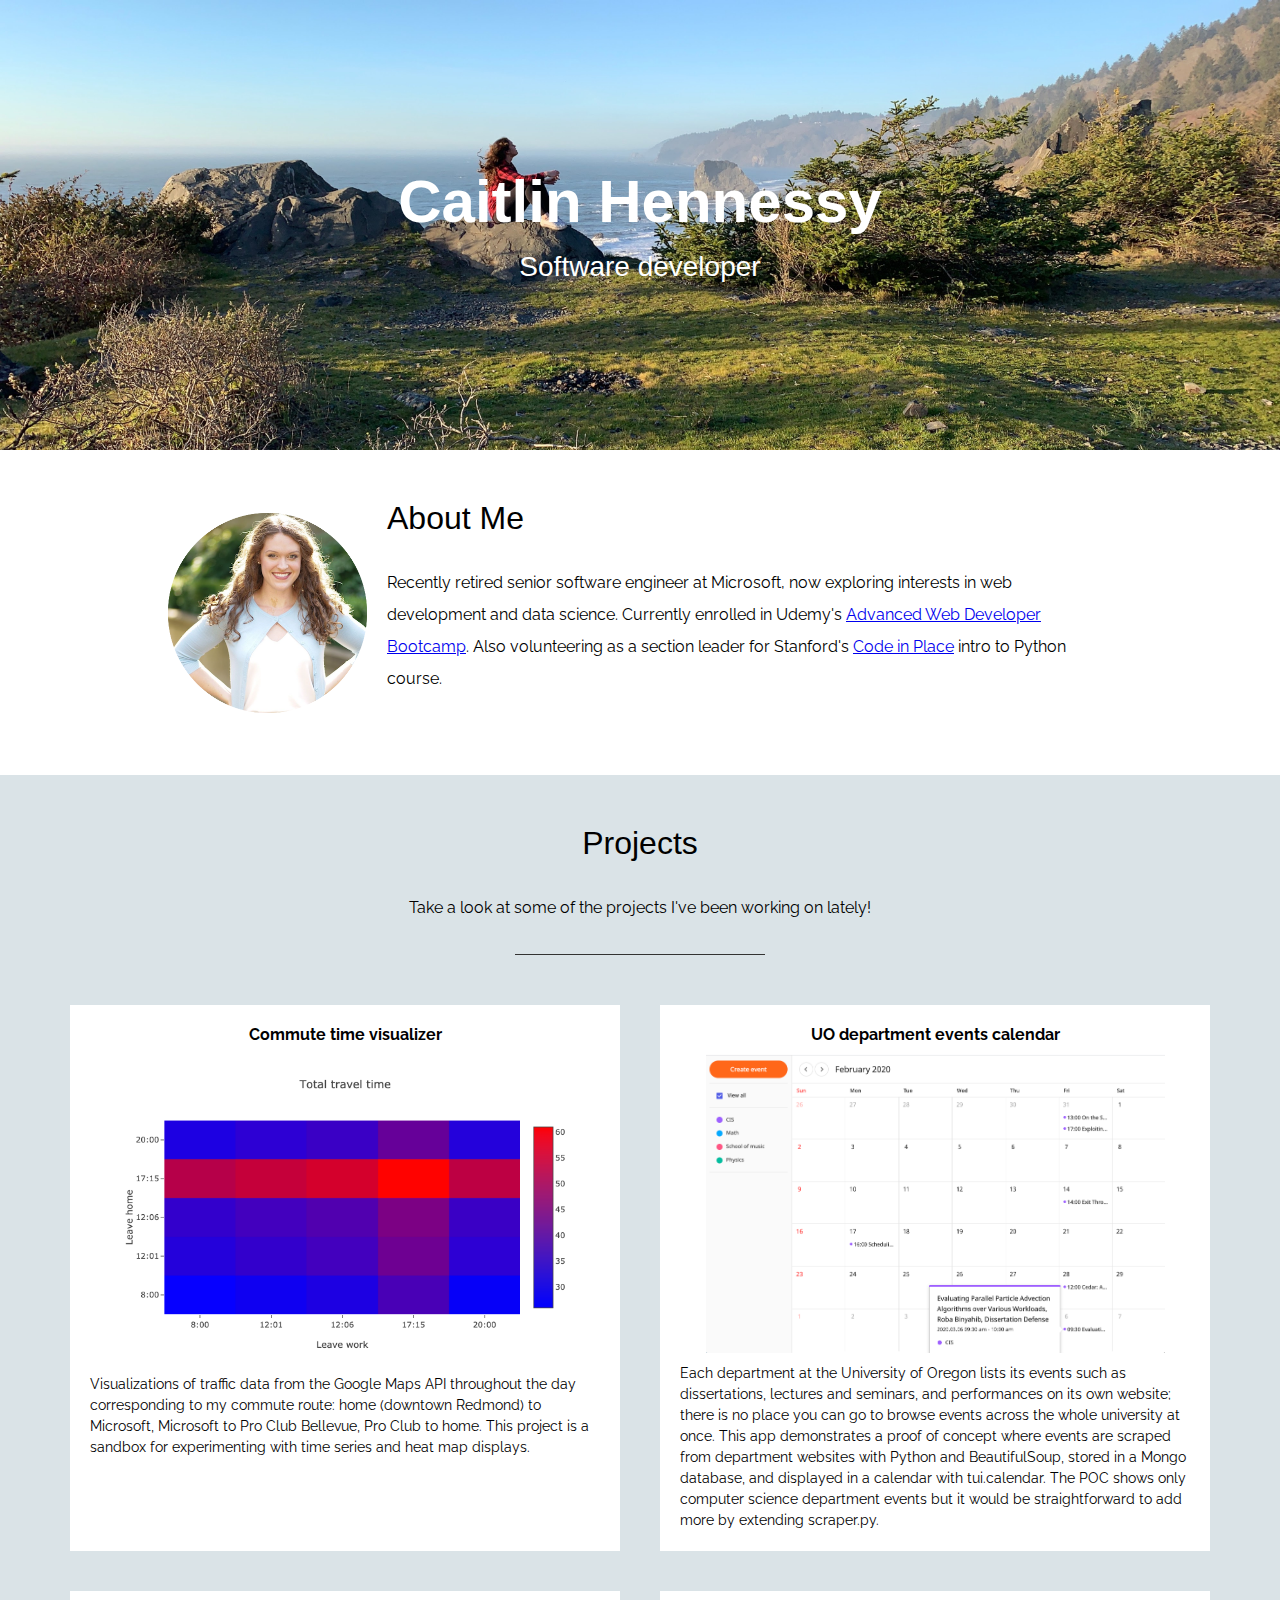
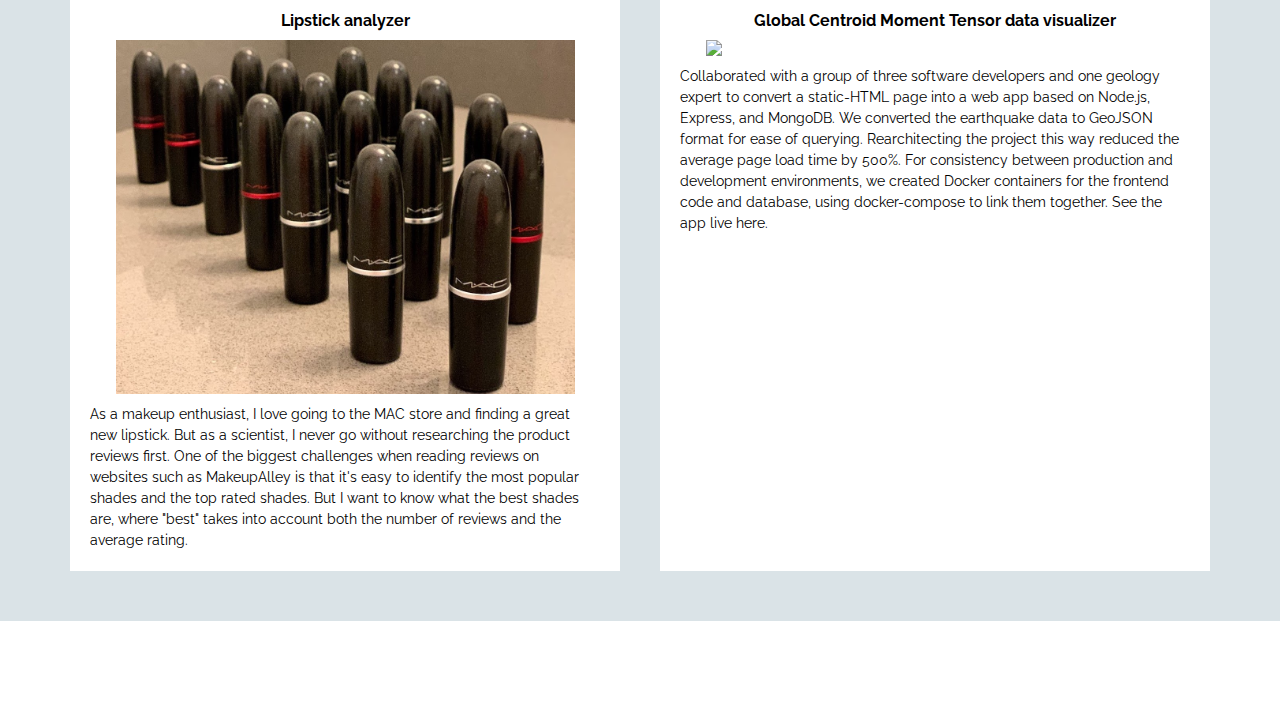
==== commit 6c5d4b6b: "stuff" ====
--- a/index.html
+++ b/index.html
@@ -1,487 +1,143 @@
 <!DOCTYPE html>
-<html lang="en">
+<html>
   <head>
-    <title>Caitlin Hennessy: Portfolio</title>
-    <!-- Meta -->
-    <meta charset="utf-8" />
-    <meta http-equiv="X-UA-Compatible" content="IE=edge" />
-    <meta name="viewport" content="width=device-width, initial-scale=1.0" />
-    <!--TODO make favicon with initials-->
-    <link rel="shortcut icon" href="favicon.ico" />
-
-    <link
-      href="https://fonts.googleapis.com/css?family=Lato:300,400,300italic,400italic"
-      rel="stylesheet"
-      type="text/css"
-    />
-    <link
-      href="https://fonts.googleapis.com/css?family=Montserrat:400,700"
-      rel="stylesheet"
-      type="text/css"
-    />
-
-    <!-- FontAwesome JS -->
-    <script
-      defer
-      src="https://use.fontawesome.com/releases/v5.7.2/js/all.js"
-      integrity="sha384-0pzryjIRos8mFBWMzSSZApWtPl/5++eIfzYmTgBBmXYdhvxPc+XcFEk+zJwDgWbP"
-      crossorigin="anonymous"
-    ></script>
-
-    <!-- Global CSS -->
     <link
       rel="stylesheet"
-      href="assets/plugins/bootstrap/css/bootstrap.min.css"
+      href="https://maxcdn.bootstrapcdn.com/font-awesome/4.7.0/css/font-awesome.min.css"
     />
+    <link rel="stylesheet" href="assets/css/styles.css" />
+  </head>
+  <body>
+    <section class="hero">
+      <div
+        class="background-image"
+        style="background-image: url('assets/img/img2.JPG');"
+      ></div>
+      <div class="hero-content-area">
+        <h1>Caitlin Hennessy</h1>
+        <h3>Software developer</h3>
+      </div>
+    </section>
 
-    <!-- github calendar css -->
-    <link
-      rel="stylesheet"
-      href="assets/plugins/github-calendar/dist/github-calendar.css"
-    />
-    <!-- github acitivity css -->
-    <link
-      rel="stylesheet"
-      href="//cdnjs.cloudflare.com/ajax/libs/octicons/2.0.2/octicons.min.css"
-    />
-    <link
-      rel="stylesheet"
-      href="assets/plugins/github-activity/github-activity-0.1.5.min.css"
-    />
+    <section class="about">
+      <div class="summary">
+        <img src="assets/img/caitlin.png" />
+        <div class="bio">
+          <h3 class="title">About Me</h3>
+          <p>
+            Recently retired senior software engineer at Microsoft, now
+            exploring interests in web development and data science. Currently
+            enrolled in Udemy's
+            <a
+              href="https://www.udemy.com/course/the-advanced-web-developer-bootcamp"
+              >Advanced Web Developer Bootcamp</a
+            >. Also volunteering as a section leader for Stanford's
+            <a
+              href="https://engineering.stanford.edu/news/free-coding-education-time-covid-19"
+              >Code in Place</a
+            >
+            intro to Python course.
+          </p>
+        </div>
+      </div>
 
-    <!-- Theme CSS -->
-    <link id="theme-style" rel="stylesheet" href="assets/css/styles.css" />
-  </head>
+      <ul class="skills">
+        <li>
+          <h4>Data science & visualization</h4>
+          <p>
+            Python, pandas, NumPy, Matplotlib, Plotly.js, statistical algorithms
+          </p>
+        </li>
 
-  <body>
-    <!-- ******HEADER****** -->
-    <header class="header">
-      <div class="container clearfix">
-        <img
-          class="profile-image img-fluid float-left"
-          src="assets/images/caitlin.png"
-          alt="Caitlin Hennessy"
-          width="150"
-        />
-        <div class="profile-content float-left">
-          <h1 class="name">Caitlin Hennessy</h1>
-          <h2 class="desc">Software developer</h2>
-          <!--TODO center icons-->
-          <ul class="social list-inline">
-            <li class="list-inline-item">
-              <a href="https://www.linkedin.com/in/caitlin-f-hennessy/">
-                <i class="fab fa-linkedin-in" title="LinkedIn"></i
-              ></a>
-            </li>
-            <li class="list-inline-item">
-              <a href="https://github.com/Caitlin-Hennessy">
-                <i class="fab fa-github" title="GitHub"></i
-              ></a>
-            </li>
-          </ul>
-        </div>
-        <!--//profile-->
-        <a
-          class="btn btn-cta-primary float-right"
-          href="mailto:hennessy.caitlin@gmail.com"
-          target="_blank"
-          ><i class="fas fa-paper-plane"></i> Contact Me</a
-        >
-      </div>
-      <!--//container-->
-    </header>
-    <!--//header-->
+        <li>
+          <h4>Web development</h4>
+          <p>React, JavaScript, Node.js</p>
+        </li>
 
-    <div class="container sections-wrapper">
-      <div class="row">
-        <div class="primary col-lg-8 col-12">
-          <section class="about section">
-            <div class="section-inner">
-              <h2 class="heading">About Me</h2>
-              <div class="content">
-                <p>
-                  Recently retired senior software engineer at Microsoft, now
-                  exploring interests in web development and data science.
-                  Currently enrolled in Udemy's
-                  <a
-                    href="https://www.udemy.com/course/the-advanced-web-developer-bootcamp"
-                    >Advanced Web Developer Bootcamp</a
-                  >. Also volunteering as a section leader for Stanford's
-                  <a
-                    href="https://engineering.stanford.edu/news/free-coding-education-time-covid-19"
-                    >Code in Place</a
-                  >
-                  intro to Python course.
-                </p>
-              </div>
-              <!--//content-->
-            </div>
-            <!--//section-inner-->
-          </section>
-          <!--//section-->
+        <li>
+          <h4>Data storage & streaming</h4>
+          <p>SQL, MongoDB, Elasticsearch, Kafka, Kinesis</p>
+        </li>
 
-          <section class="latest section">
-            <div class="section-inner">
-              <h2 class="heading">Projects</h2>
-              <div class="content">
-                <div class="item featured text-center">
-                  <h3 class="title">
-                    <a
-                      href="https://github.com/Caitlin-Hennessy/calendar-app"
-                      target="_blank"
-                      >UO department events calendar</a
-                    >
-                  </h3>
-                  <p class="summary">
-                    Displaying events from multiple UO departments on a single
-                    calendar for ease of browsing.
-                  </p>
-                  <div class="featured-image">
-                    <a
-                      href="https://github.com/Caitlin-Hennessy/calendar-app"
-                      target="_blank"
-                    >
-                      <img
-                        class="img-fluid project-image"
-                        src="assets/images/projects/calendar.png"
-                        alt="calendar"
-                      />
-                    </a>
-                  </div>
+        <li>
+          <h4>Deployment & cloud services</h4>
+          <p>Docker, container orchestration, infrastructure-as-code, AWS</p>
+        </li>
+      </ul>
+    </section>
 
-                  <div class="desc text-left">
-                    <p>
-                      Each department at the University of Oregon lists its
-                      events such as dissertations, lectures and seminars, and
-                      performances on its own website; there is no place you can
-                      go to browse events across the whole university at once.
-                      This app demonstrates a proof of concept where events are
-                      scraped from department websites with Python and
-                      BeautifulSoup, stored in a Mongo database, and displayed
-                      in a calendar with
-                      <a href="https://ui.toast.com/tui-calendar/"
-                        >tui.calendar</a
-                      >. The POC shows only computer science department events
-                      but it would be straightforward to add more by extending
-                      scraper.py.
-                    </p>
+    <section class="projects">
+      <h3 class="title">Projects</h3>
+      <p>Take a look at some of the projects I've been working on lately!</p>
+      <hr />
+      <ul class="grid">
+        <li>
+          <div class="li-inner">
+            <h4>Commute time visualizer</h4>
+            <img src="assets/img/heatmap.png" />
+            <p>
+              Visualizations of traffic data from the Google Maps API throughout
+              the day corresponding to my commute route: home (downtown Redmond)
+              to Microsoft, Microsoft to Pro Club Bellevue, Pro Club to home.
+              This project is a sandbox for experimenting with time series and
+              heat map displays.
+            </p>
+          </div>
+        </li>
 
-                    <a
-                      class="writeup-continue"
-                      href="https://github.com/Caitlin-Hennessy/calendar-app"
-                      >GitHub</a
-                    >
-                  </div>
-                  <!--//desc-->
-                </div>
+        <li>
+          <div class="li-inner">
+            <h4>UO department events calendar</h4>
+            <img src="assets/img/calendar.png" />
+            <p>
+              Each department at the University of Oregon lists its events such
+              as dissertations, lectures and seminars, and performances on its
+              own website; there is no place you can go to browse events across
+              the whole university at once. This app demonstrates a proof of
+              concept where events are scraped from department websites with
+              Python and BeautifulSoup, stored in a Mongo database, and
+              displayed in a calendar with tui.calendar. The POC shows only
+              computer science department events but it would be straightforward
+              to add more by extending scraper.py.
+            </p>
+          </div>
+        </li>
 
-                <hr class="divider" />
+        <li>
+          <div class="li-inner">
+            <h4>Lipstick analyzer</h4>
+            <img src="assets/img/lipstick.jpg" />
+            <p>
+              As a makeup enthusiast, I love going to the MAC store and finding
+              a great new lipstick. But as a scientist, I never go without
+              researching the product reviews first. One of the biggest
+              challenges when reading reviews on websites such as MakeupAlley is
+              that it's easy to identify the most popular shades and the top
+              rated shades. But I want to know what the best shades are, where
+              "best" takes into account both the number of reviews and the
+              average rating.
+            </p>
+          </div>
+        </li>
 
-                <div class="item featured text-center">
-                  <h3 class="title">
-                    <a
-                      href="https://github.com/Caitlin-Hennessy/commute-time-visualizer"
-                      target="_blank"
-                      >Commute time visualizer</a
-                    >
-                  </h3>
-                  <p class="summary">
-                    Using plotly.js to display travel time data from the Google
-                    Maps API.
-                  </p>
-                  <div class="featured-image">
-                    <img
-                      class="img-fluid project-image"
-                      src="assets/images/projects/timeseries.png"
-                      alt="calendar"
-                    />
-                  </div>
-
-                  <div class="desc text-left">
-                    <p>
-                      Visualizations of traffic data from the Google Maps API
-                      throughout the day corresponding to my commute route: home
-                      (downtown Redmond) to Microsoft, Microsoft to Pro Club
-                      Bellevue, Pro Club to home. This project is a sandbox for
-                      experimenting with time series and heat map displays.
-                    </p>
-
-                    <a
-                      class="writeup-continue"
-                      href="https://github.com/Caitlin-Hennessy/commute-time-visualizer"
-                      >Source code</a
-                    >
-                  </div>
-                  <!--//desc-->
-                </div>
-
-                <hr class="divider" />
-
-                <div class="item featured text-center">
-                  <h3 class="title">
-                    <a
-                      href="https://github.com/Caitlin-Hennessy/lipstick_analyzer"
-                      target="_blank"
-                      >Lipstick Analyzer</a
-                    >
-                  </h3>
-                  <p class="summary">
-                    Using Bayesian analysis to predict average ratings of MAC
-                    lipsticks
-                  </p>
-                  <div class="featured-image">
-                    <a
-                      href="https://github.com/Caitlin-Hennessy/lipstick_analyzer"
-                      target="_blank"
-                    >
-                      <img
-                        class="img-fluid project-image"
-                        src="assets/images/projects/lipstick.jpg"
-                        alt="Lipstick Analyzer"
-                      />
-                    </a>
-                  </div>
-
-                  <div class="desc text-left">
-                    <p>
-                      As a makeup enthusiast, I love going to the MAC store and
-                      finding a great new lipstick. But as a scientist, I never
-                      go without researching the product reviews first. One of
-                      the biggest challenges when reading reviews on websites
-                      such as MakeupAlley is that it's easy to identify the most
-                      popular shades and the top rated shades. But I want to
-                      know what the best shades are, where "best" takes into
-                      account both the number of reviews and the average rating.
-                    </p>
-
-                    <a
-                      class="writeup-continue"
-                      href="https://github.com/Caitlin-Hennessy/lipstick_analyzer"
-                      >Full writeup and source code</a
-                    >
-                  </div>
-                  <!--//desc-->
-                </div>
-                <!--//item-->
-
-                <hr class="divider" />
-
-                <div class="item featured text-center">
-                  <h3 class="title">
-                    <a
-                      href="https://github.com/Caitlin-Hennessy/gcmt_viewer"
-                      target="_blank"
-                      >Global Centroid Moment Tensor data visualizer</a
-                    >
-                  </h3>
-                  <p class="summary">
-                    Interactive map for visualization of earthquake data from
-                    the GCMT Catalog
-                  </p>
-                  <div class="featured-image">
-                    <a
-                      href="https://github.com/Caitlin-Hennessy/gcmt_viewer"
-                      target="_blank"
-                    >
-                      <img
-                        class="img-fluid project-image"
-                        src="assets/images/projects/gcmt.png"
-                        alt="Global Centroid Moment Tensor data"
-                      />
-                    </a>
-                  </div>
-
-                  <div class="desc text-left">
-                    <p>
-                      Collaborated with a group of three software developers and
-                      one geology expert to convert a static-HTML page into a
-                      web app based on Node.js, Express, and MongoDB. We
-                      converted the earthquake data to GeoJSON format for ease
-                      of querying. Rearchitecting the project this way reduced
-                      the average page load time by 500%. For consistency
-                      between production and development environments, we
-                      created Docker containers for the frontend code and
-                      database, using docker-compose to link them together. See
-                      the app live
-                      <a
-                        href="http://earth-analysis.com/gcmt_viewer/gcmt_viewer.html"
-                        target="_blank"
-                        >here</a
-                      >.
-                    </p>
-
-                    <a
-                      class="writeup-continue"
-                      href="https://github.com/Caitlin-Hennessy/gcmt_viewer"
-                      target="_blank"
-                      >Source code</a
-                    >
-                  </div>
-                  <!--//desc-->
-                </div>
-                <!--//item-->
-              </div>
-              <!--//content-->
-            </div>
-            <!--//section-inner-->
-          </section>
-          <!--//section-->
-        </div>
-        <!--//primary-->
-        <div class="secondary col-lg-4 col-12">
-          <aside class="info aside section">
-            <div class="section-inner">
-              <h2 class="heading sr-only">Basic Information</h2>
-              <div class="content">
-                <ul class="list-unstyled">
-                  <li>
-                    <i class="fas fa-map-marker-alt"></i
-                    ><span class="sr-only">Location:</span>Eugene, OR
-                  </li>
-                  <li>
-                    <i class="fas fa-envelope"></i
-                    ><span class="sr-only">Email:</span
-                    ><a href="mailto:hennessy.caitlin@gmail.com"
-                      >hennessy.caitlin@gmail.com</a
-                    >
-                  </li>
-                </ul>
-              </div>
-              <!--//content-->
-            </div>
-            <!--//section-inner-->
-          </aside>
-          <!--//aside-->
-
-          <aside class="skills aside section">
-            <div class="section-inner">
-              <h2 class="heading">Skills</h2>
-              <div class="content">
-                <div class="skillset">
-                  <div class="item">
-                    <div class="level-bar">
-                      Data science &amp; visualization
-                    </div>
-                    <!--//level-bar-->
-                    <p class="level-title">
-                      Python, pandas, NumPy, Matplotlib, Plotly.js, statistical
-                      algorithms
-                    </p>
-                  </div>
-                  <!--//item-->
-
-                  <div class="item">
-                    <div class="level-bar">
-                      Web development
-                    </div>
-                    <!--//level-bar-->
-                    <p class="level-title">React, JavaScript, Node.js</p>
-                  </div>
-                  <!--//item-->
-
-                  <div class="item">
-                    <div class="level-bar">
-                      Data storage &amp; streaming
-                    </div>
-                    <!--//level-bar-->
-                    <p class="level-title">
-                      SQL, MongoDB, Elasticsearch, Kafka, Kinesis
-                    </p>
-                  </div>
-                  <!--//item-->
-
-                  <div class="item">
-                    <div class="level-bar">
-                      Deployment &amp; cloud services
-                    </div>
-                    <!--//level-bar-->
-                    <p class="level-title">
-                      Docker, container orchestration, infrastructure-as-code,
-                      AWS
-                    </p>
-                  </div>
-                  <!--//item-->
-                </div>
-              </div>
-              <!--//content-->
-            </div>
-            <!--//section-inner-->
-          </aside>
-          <!--//section-->
-
-          <aside class="education aside section">
-            <div class="section-inner">
-              <h2 class="heading">Education</h2>
-              <div class="content">
-                <div class="item">
-                  <!--TODO align BS items-->
-                  <h3 class="title">
-                    <i class="fas fa-graduation-cap"></i> B.S. Computer Science,
-                    <br />B.S. Mathematics
-                  </h3>
-                  <h4 class="university">
-                    University of Oregon <span class="year">(2011-2015)</span>
-                  </h4>
-                </div>
-                <!--//item-->
-              </div>
-              <!--//content-->
-            </div>
-            <!--//section-inner-->
-          </aside>
-          <!--//section-->
-        </div>
-        <!--//secondary-->
-      </div>
-      <!--//row-->
-    </div>
-    <!--//masonry-->
-
-    <!-- ******FOOTER****** -->
-    <footer class="footer">
-      <div class="container text-center">
-        <!--/* This template is released under the Creative Commons Attribution 3.0 License. Please keep the attribution link below when using for your own project. Thank you for your support. :) If you'd like to use the template without the attribution, you can check out our commercial license options via our website: themes.3rdwavemedia.com */-->
-        <small class="copyright"
-          >Designed with <i class="fas fa-heart"></i> by
-          <a href="https://themes.3rdwavemedia.com" target="_blank"
-            >Xiaoying Riley</a
-          >
-          for developers</small
-        >
-      </div>
-      <!--//container-->
-    </footer>
-    <!--//footer-->
-
-    <!-- Javascript -->
-    <script
-      type="text/javascript"
-      src="assets/plugins/jquery-3.3.1.min.js"
-    ></script>
-    <script type="text/javascript" src="assets/plugins/popper.min.js"></script>
-    <script
-      type="text/javascript"
-      src="assets/plugins/bootstrap/js/bootstrap.min.js"
-    ></script>
-    <script
-      type="text/javascript"
-      src="assets/plugins/jquery-rss/dist/jquery.rss.min.js"
-    ></script>
-    <!-- github calendar plugin -->
-    <script
-      type="text/javascript"
-      src="assets/plugins/github-calendar/dist/github-calendar.min.js"
-    ></script>
-    <!-- github activity plugin -->
-    <script
-      type="text/javascript"
-      src="//cdnjs.cloudflare.com/ajax/libs/mustache.js/0.7.2/mustache.min.js"
-    ></script>
-    <script
-      type="text/javascript"
-      src="assets/plugins/github-activity/github-activity-0.1.5.min.js"
-    ></script>
-    <!-- custom js -->
-    <script type="text/javascript" src="assets/js/main.js"></script>
+        <li>
+          <div class="li-inner">
+            <h4>Global Centroid Moment Tensor data visualizer</h4>
+            <img src="assets/img/gcmt.png" />
+            <p>
+              Collaborated with a group of three software developers and one
+              geology expert to convert a static-HTML page into a web app based
+              on Node.js, Express, and MongoDB. We converted the earthquake data
+              to GeoJSON format for ease of querying. Rearchitecting the project
+              this way reduced the average page load time by 500%. For
+              consistency between production and development environments, we
+              created Docker containers for the frontend code and database,
+              using docker-compose to link them together. See the app live here.
+            </p>
+          </div>
+        </li>
+      </ul>
+    </section>
+    <section class="portfolio"></section>
   </body>
 </html>
--- a/assets/css/styles.css
+++ b/assets/css/styles.css
@@ -1,683 +1,164 @@
-/*!   
- * Template Name: Developer - Responsive Website Template for Developers
- * Version: 2.1
- * Author: Xiaoying Riley
- * Twitter: @3rdwave_themes
- * License: Creative Commons Attribution 3.0 License
- * Website: https://themes.3rdwavemedia.com/
-*/
-body {
-  font-family: 'Lato', arial, sans-serif;
-  color: #434343;
-  background: #DAE3E7;
-  font-size: 16px;
-  -webkit-font-smoothing: antialiased;
-  -moz-osx-font-smoothing: grayscale;
+@import url("https://fonts.googleapis.com/css?family=Raleway:200");
+
+* {
+  margin: 0;
+  padding: 0;
+  box-sizing: border-box;
 }
 
-h1, h2, h3, h4, h5, h6 {
-  font-family: 'Montserrat', sans-serif;
-  font-weight: 700;
-  color: #778492;
+html {
+  font: 16px Raleway;
 }
 
-a {
-  color: #3AAA64;
-  -webkit-transition: all 0.4s ease-in-out;
-  -moz-transition: all 0.4s ease-in-out;
-  -ms-transition: all 0.4s ease-in-out;
-  -o-transition: all 0.4s ease-in-out;
-}
-
-a:hover {
-  text-decoration: underline;
-  color: #5f6b77;
-  color: #2d844e;
-}
-
-a:focus {
-  text-decoration: none;
-}
-
-.btn, a.btn {
-  -webkit-transition: all 0.4s ease-in-out;
-  -moz-transition: all 0.4s ease-in-out;
-  -ms-transition: all 0.4s ease-in-out;
-  -o-transition: all 0.4s ease-in-out;
-  font-family: 'Montserrat', arial, sans-serif;
-  padding: 8px 16px;
-  font-weight: bold;
-}
-
-.btn .svg-inline--fa, a.btn .svg-inline--fa {
-  margin-right: 5px;
-  position: relative;
-  top: -2px;
-}
-
-.btn:focus, a.btn:focus {
-  color: #fff;
-}
-
-a.btn-cta-primary, .btn-cta-primary {
-  background: #54ba4e;
-  border: 1px solid #54ba4e;
-  color: #fff;
-  font-weight: 600;
-  text-transform: uppercase;
-}
-
-a.btn-cta-primary:hover, .btn-cta-primary:hover {
-  background: #49ac43;
-  border: 1px solid #49ac43;
-  color: #fff;
-}
-
-a.btn-cta-secondary, .btn-cta-secondary {
-  background: #479FC8;
-  border: 1px solid #479FC8;
-  color: #fff;
-  font-weight: 600;
-  text-transform: uppercase;
-}
-
-a.btn-cta-secondary:hover, .btn-cta-secondary:hover {
-  background: #3893bd;
-  border: 1px solid #3893bd;
-  color: #fff;
-}
-
-.text-highlight {
-  color: #32383e;
-}
-
-.badge-theme {
-  background: #3AAA64;
-  font-size: 12px;
-  color: #fff;
-  -webkit-border-radius: 2px;
-  -moz-border-radius: 2px;
-  -ms-border-radius: 2px;
-  -o-border-radius: 2px;
-  border-radius: 2px;
-  -moz-background-clip: padding;
-  -webkit-background-clip: padding-box;
-  background-clip: padding-box;
-}
-
-a.dotted-link {
-  border-bottom: 1px dotted #778492;
-  color: #778492;
-}
-
-a.dotted-link:hover {
-  text-decoration: none;
-  color: #49515a;
-}
-
-/* ======= Header ======= */
-.header {
-  padding: 30px 0;
-  background: #f5f5f5;
-  border-top: 10px solid #778492;
-}
-
-.header .btn {
-  margin-top: 60px;
-  font-weight: bold;
-}
-
-.header .profile-image {
-  margin-right: 30px;
-}
-
-.header .profile-content .name {
-  color: #49515a;
-  font-size: 38px;
-  margin-bottom: 5px;
-  margin-top: 30px;
-}
-
-.header .profile-content .desc {
-  color: #778492;
-  font-family: "Lato", arial, sans-serif;
-  font-weight: 400;
-  font-size: 24px;
-  margin-top: 0;
+.hero h1 {
+  font: bold 60px "Open Sans", sans-serif;
   margin-bottom: 15px;
 }
 
-.header .profile-content .social a {
-  background: #b0b7bf;
-  width: 36px;
-  height: 36px;
-  display: inline-block;
-  -webkit-border-radius: 50%;
-  -moz-border-radius: 50%;
-  -ms-border-radius: 50%;
-  -o-border-radius: 50%;
-  border-radius: 50%;
-  -moz-background-clip: padding;
-  -webkit-background-clip: padding-box;
-  background-clip: padding-box;
-  color: #fff;
+.hero h3 {
+  font: normal 28px "Open Sans", sans-serif;
+}
+
+section h3.title {
+  font: normal 32px "Open Sans", sans-serif;
+  margin-bottom: 30px;
   text-align: center;
 }
 
-.header .profile-content .social a:hover {
-  background: #778492;
+section p {
+  max-width: 775px;
+  line-height: 2;
+  padding: 0 20px;
+  margin-bottom: 30px;
+  text-align: center;
 }
 
-.header .profile-content .social a .svg-inline--fa {
-  font-size: 20px;
-  margin-top: 8px;
+.hero {
+  position: relative;
+  justify-content: center;
+  text-align: center;
+  min-height: 50vh;
+  color: white;
 }
 
-/* ======= Sections======= */
-.sections-wrapper {
-  padding-top: 60px;
-  padding-bottom: 60px;
+.hero .background-image {
+  position: absolute;
+  top: 0;
+  left: 0;
+  width: 100%;
+  height: 100%;
+  background-size: cover;
+  z-index: -1;
+  background-color: #80a3db;
 }
 
-.section {
-  margin-bottom: 30px;
+section {
+  display: flex;
+  flex-direction: column;
+  align-items: center;
+  padding: 50px;
 }
 
-.section .section-inner {
-  background: #fff;
-  padding: 30px;
+/****************/
+
+.summary {
+  width: 80%;
+  display: flex;
+  align-items: center;
 }
 
-.section .heading {
-  margin-bottom: 10px;
-  margin-top: 0;
-  color: #545e69;
-  font-size: 24px;
+.summary img {
+  display: block;
+  height: 200px;
 }
 
-.section .content .more-link .svg-inline--fa {
-  margin-right: 5px;
-  font-size: 14px;
-  position: relative;
-  top: -2px;
+.summary p,
+.summary h3.title {
+  text-align: left;
+  padding: 0;
 }
 
-.section .content .writeup-continue {
-  color: #3893bd;
-  font-size: 20px;
+.summary .bio {
+  padding-left: 20px;
+}
+
+.skills {
+  display: none;
+}
+
+/***************/
+
+ul {
+  list-style: none;
+}
+
+.grid {
+  width: 100%;
+  display: flex;
+  /* flex-direction: row; */
+  flex-wrap: wrap;
+  justify-content: space-between;
+  margin: -20px;
+}
+
+.grid li {
+  /* height: 350px; */
+  padding: 20px;
+  /* margin: 5px; */
+  background-clip: content-box;
+  background-size: cover;
+  background-position: center;
+  flex-basis: 50%;
+  /* border: 2px solid #3f51b5; */
+  /* outline: 2px solid #bbb;
+  outline-offset: -5px; */
+  background-color: white;
+}
+
+.li-inner {
+  padding: 20px;
+}
+
+.grid li h4 {
+  text-align: center;
+  font-weight: bold;
+  padding: 0 0 10px 0;
+}
+
+.grid li img {
+  width: 90%;
+  display: block;
+  margin: auto;
+}
+
+.grid li p {
+  margin: 0;
+  padding: 10px 0 0 0;
+  line-height: 1.5;
+  font-size: 14px;
   text-align: left;
 }
 
-.section .content .writeup-continue a:hover {
-  text-decoration: underline;
+/* .grid li.small {
+  flex-basis: 45%;
 }
 
-/* About Section */
-/* Latest Section */
-.latest .item {
-  margin-bottom: 30px;
+.grid li.large {
+  flex-basis: 45%;
+} */
+
+hr {
+  width: 250px;
+  height: 1px;
+  background-color: #333;
+  border: 0;
+  margin-bottom: 50px;
 }
 
-.latest .item .title {
-  font-size: 18px;
+.projects p {
   margin-top: 0;
 }
 
-.latest .item .title .label {
-  margin-left: 5px;
-  font-size: 12px;
+.projects {
+  background-color: rgb(218, 227, 231);
 }
-
-.latest .item .title a {
-  color: #545e69;
-}
-
-.latest .item .title a:hover {
-  color: #5f6b77;
-}
-
-.latest .item .project-image:hover {
-  -webkit-opacity: 0.8;
-  -moz-opacity: 0.8;
-  opacity: 0.8;
-}
-
-.latest .divider {
-  margin-bottom: 60px;
-}
-
-.latest .featured {
-  margin-bottom: 60px;
-}
-
-.latest .featured .title {
-  font-size: 20px;
-  margin-bottom: 5px;
-  font-size: 20px;
-}
-
-.latest .featured .summary {
-  margin-bottom: 30px;
-  color: #778492;
-}
-
-.latest .featured img {
-  margin-bottom: 30px;
-}
-
-.latest .featured .desc {
-  margin-bottom: 30px;
-}
-
-.latest .has-ribbon {
-  position: relative;
-  display: inline-block;
-}
-
-.latest .has-ribbon .text {
-  background: #3AAA64;
-  color: #fff;
-}
-
-.latest .has-ribbon .ribbon {
-  position: absolute;
-  top: -4px;
-  right: -4px;
-  width: 110px;
-  height: 110px;
-  overflow: hidden;
-}
-
-.latest .has-ribbon .ribbon .text {
-  font-family: 'Montserrat', sans-serif;
-  position: relative;
-  left: -8px;
-  top: 18px;
-  width: 158px;
-  padding: 10px 10px;
-  font-size: 15px;
-  font-weight: bold;
-  text-align: center;
-  text-transform: uppercase;
-  color: #fff;
-  background-color: #479FC8;
-  -webkit-transform: rotate(45deg) translate3d(0, 0, 0);
-  -moz-transform: rotate(45deg) translate3d(0, 0, 0);
-  -ms-transform: rotate(45deg) translate3d(0, 0, 0);
-  -o-transform: rotate(45deg) translate3d(0, 0, 0);
-}
-
-.latest .has-ribbon .ribbon .text:before, .latest .has-ribbon .ribbon .text:after {
-  content: '';
-  position: absolute;
-  bottom: -5px;
-  border-top: 5px solid #276582;
-  border-left: 5px solid transparent;
-  border-right: 5px solid transparent;
-}
-
-.latest .has-ribbon .ribbon .text:before {
-  left: 0;
-}
-
-.latest .has-ribbon .ribbon .text:after {
-  right: 0;
-}
-
-/* Projects Section */
-.projects .item {
-  margin-bottom: 30px;
-}
-
-.projects .item .title {
-  font-size: 16px;
-  margin-top: 0;
-  margin-bottom: 5px;
-  line-height: 1.5;
-}
-
-.projects .item .title a {
-  color: #778492;
-}
-
-.projects .item .title a:hover {
-  color: #5f6b77;
-}
-
-/* Work Section */
-.experience .item {
-  margin-bottom: 30px;
-}
-
-.experience .item .title {
-  font-size: 16px;
-  margin-top: 0;
-  margin-bottom: 5px;
-  line-height: 1.5;
-}
-
-.experience .item .title .place {
-  color: #999;
-  font-weight: normal;
-}
-
-.experience .item .title .place a {
-  color: #999;
-}
-
-.experience .item .title .place a:hover {
-  color: #666666;
-}
-
-.experience .item .title .year {
-  color: #999;
-  font-weight: normal;
-}
-
-/* Git section */
-.github-graph {
-  margin-bottom: 30px;
-}
-
-.github-graph .js-calendar-graph-svg {
-  max-width: 100%;
-}
-
-.github-graph h2 {
-  font-size: 18px;
-}
-
-.ghfeed {
-  height: 500px;
-}
-
-.ghfeed,
-.ghfeed *,
-.ghfeed *:before,
-.ghfeed *:after {
-  -webkit-box-sizing: content-box;
-  -moz-box-sizing: content-box;
-  box-sizing: content-box;
-}
-
-/* Info Section */
-.info .svg-inline--fa {
-  margin-right: 15px;
-  color: #ccd1d6;
-}
-
-.info .svg-inline--fa.fa-envelope-o {
-  font-size: 14px;
-}
-
-.info ul {
-  margin-bottom: 0;
-}
-
-.info li {
-  margin-bottom: 15px;
-}
-
-.info li:last-child {
-  margin-bottom: 0;
-}
-
-/* Skills Section */
-.skills .intro {
-  margin-bottom: 30px;
-}
-
-.skills .skillset .item {
-  margin-bottom: 0px;
-}
-
-.skills .skillset .level-title {
-  font-size: 14px;
-  position: relative;
-  margin-top: 0;
-  margin-bottom: 0;
-  color: #545e69;
-}
-
-.skills .skillset .level-title .level-label {
-  color: #ccd1d6;
-  font-size: 14px;
-  font-family: "Lato", arial, sans-serif;
-  position: absolute;
-  right: 0;
-  top: 0;
-}
-
-.skills .skillset .level-bar {
-  height: 24px;
-  background: #66cb8c;
-  font-family: "Lato", arial, sans-serif;
-  color: #fff;
-  font-size: 16px;
-  padding-left: 5px;
-  font-weight: bold;
-  margin-top: 15px;
-}
-
-.skills .skillset .level-bar-inner {
-  height: 15px;
-  background: #66cb8c;
-}
-
-.skills .svg-inline--fa {
-  margin-right: 3px;
-  position: relative;
-  top: -1px;
-}
-
-/* Testimonials section */
-.testimonials .item {
-  margin-bottom: 30px;
-}
-
-.testimonials .item:last-child {
-  margin-bottom: 0;
-}
-
-.testimonials .item .quote {
-  color: #666;
-  font-size: 16px;
-  border-left: 5px solid #9fdeb7;
-  padding: 5px 15px;
-  margin-bottom: 15px;
-}
-
-.testimonials .item .quote p {
-  margin-bottom: 0;
-}
-
-.testimonials .item .quote .svg-inline--fa {
-  color: #79d19a;
-  margin-right: 15px;
-}
-
-.testimonials .item .source {
-  font-size: 14px;
-  padding-left: 20px;
-  font-weight: 500;
-}
-
-.testimonials .item .source .name {
-  color: #939ea9;
-  font-weight: 600;
-}
-
-.testimonials .item .source .title {
-  color: #999;
-}
-
-/* Education section */
-.education .item {
-  margin-bottom: 30px;
-}
-
-.education .item:last-child {
-  margin-bottom: 0;
-}
-
-.education .item .title {
-  font-size: 16px;
-  margin-top: 0;
-}
-
-.education .item .university {
-  font-family: "Lato", arial, sans-serif;
-  font-size: 13px;
-  color: #999;
-  font-weight: 600;
-}
-
-.education .item .university .year {
-  color: #b0b7bf;
-  font-weight: 500;
-}
-
-/* Language Section */
-.languages .item {
-  margin-bottom: 15px;
-}
-
-.languages .item .title {
-  color: #778492;
-}
-
-.languages .item .level {
-  color: #999;
-}
-
-.languages .item:last-child {
-  margin-bottom: 0;
-}
-
-.languages .item .svg-inline--fa {
-  color: #79d19a;
-}
-
-/* Blog Section */
-.blog .item {
-  margin-bottom: 30px;
-}
-
-.blog .item .title {
-  font-size: 18px;
-  line-height: 1.3;
-}
-
-.blog .item .title a {
-  color: #778492;
-}
-
-.blog .item .title a:hover {
-  color: #5f6b77;
-}
-
-.blog .item p {
-  margin-bottom: 5px;
-}
-
-.blog .item:last-child {
-  margin-bottom: 0;
-}
-
-/* List section */
-.list ul li {
-  margin-bottom: 10px;
-}
-
-.list ul li .svg-inline--fa {
-  margin-right: 5px;
-}
-
-.list ul li a {
-  color: #778492;
-}
-
-.list ul li a:hover {
-  color: #49515a;
-}
-
-/* Credits */
-.credits ul li {
-  margin-bottom: 10px;
-}
-
-.credits ul li .svg-inline--fa {
-  margin-right: 5px;
-  position: relative;
-  top: -2px;
-}
-
-.credits ul li a {
-  color: #778492;
-}
-
-.credits ul li a .svg-inline--fa {
-  color: #b0b7bf;
-}
-
-.credits ul li a:hover {
-  color: #49515a;
-}
-
-.credits .btn {
-  margin-bottom: 15px;
-}
-
-.aside .subheading {
-  font-size: 18px;
-  color: #545e69;
-}
-
-/* ======= Footer ======= */
-.footer {
-  background: #32383e;
-  color: #fff;
-  padding: 10px 0;
-}
-
-.footer .copyright {
-  line-height: 1.6;
-  color: #a1aab4;
-  font-size: 14px;
-}
-
-.footer a {
-  color: #fff;
-}
-
-.footer .fa-heart {
-  color: #fb866a;
-}
-
-@media (max-width: 767.98px) {
-  .header {
-    text-align: center;
-  }
-  .header .profile-image {
-    float: none !important;
-    margin: 0 auto;
-  }
-  .header .profile-content {
-    float: none !important;
-    text-align: center;
-  }
-  .header .btn {
-    margin-top: 30px;
-    float: none !important;
-  }
-  .project-image {
-    margin-bottom: 15px;
-  }
-}
-
-@media (min-width: 1400px) {
-  .container {
-    width: 1360px;
-    max-width: inherit;
-  }
-}
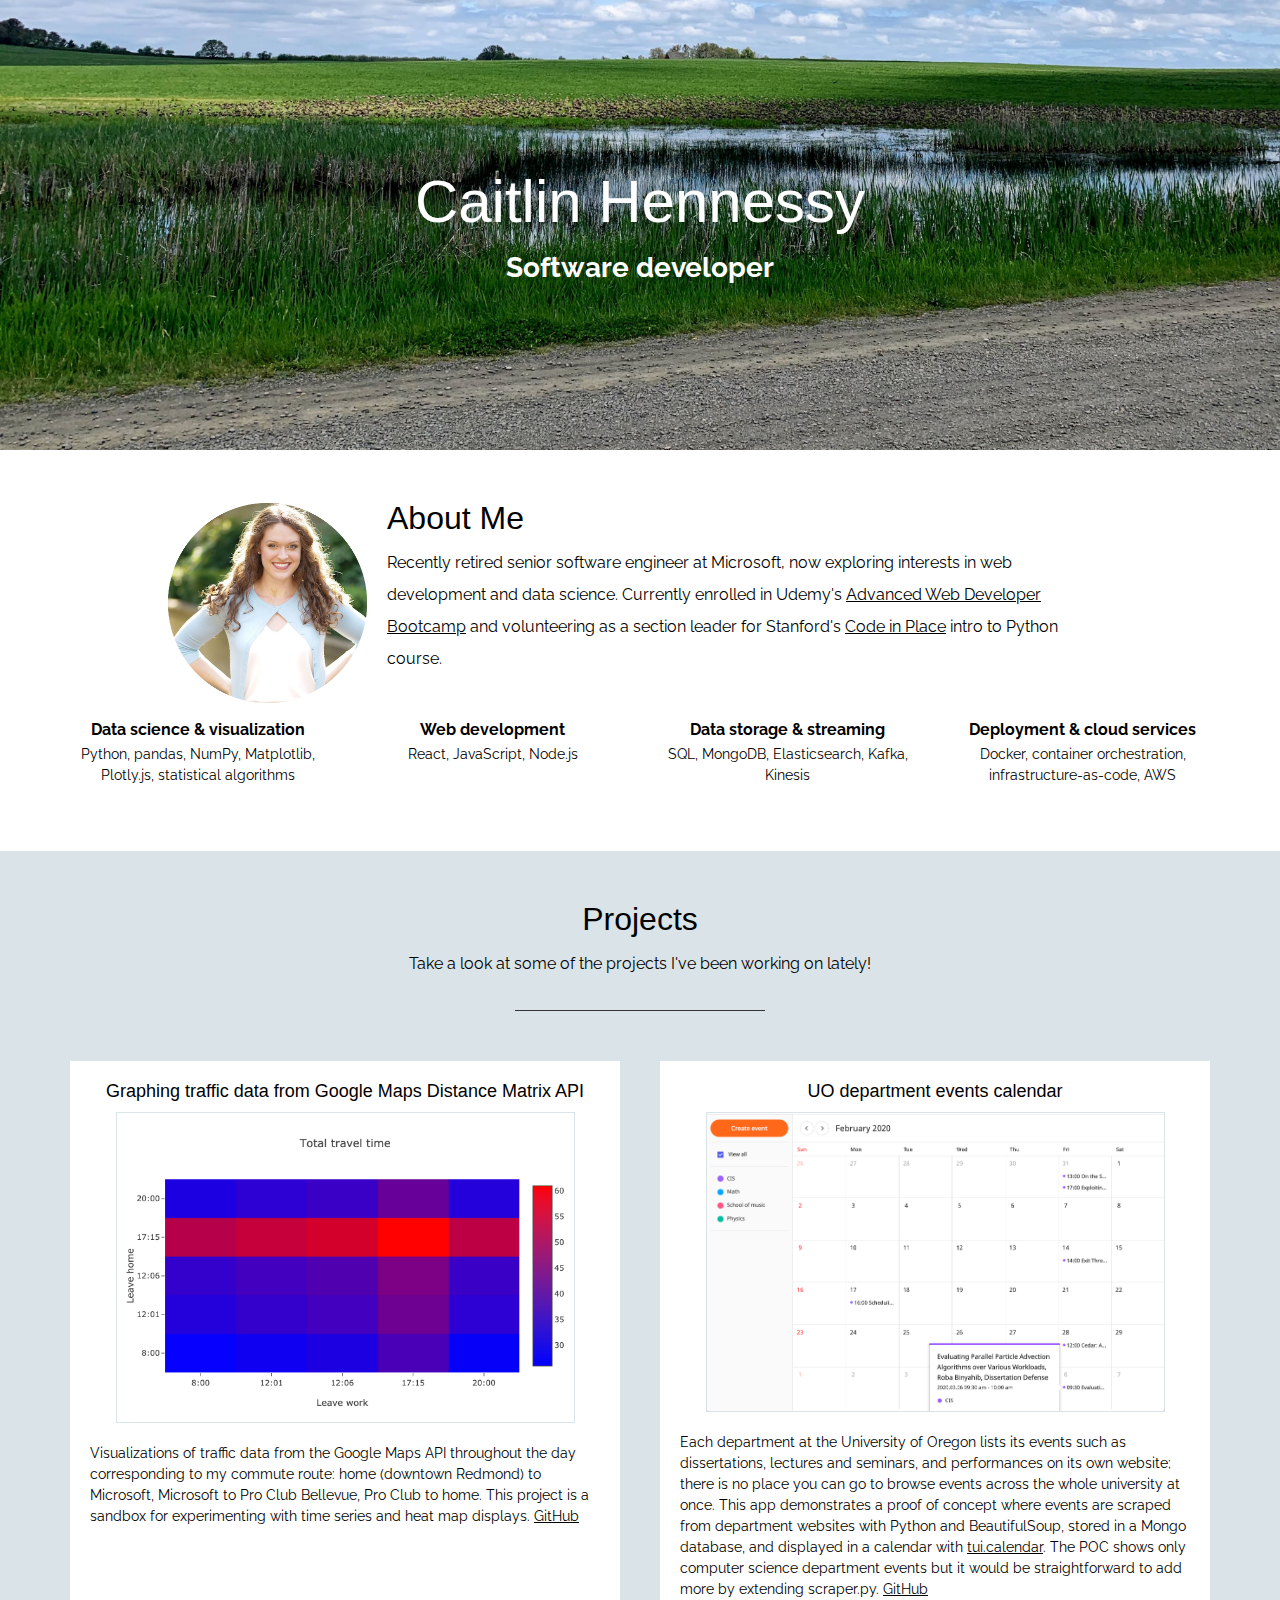
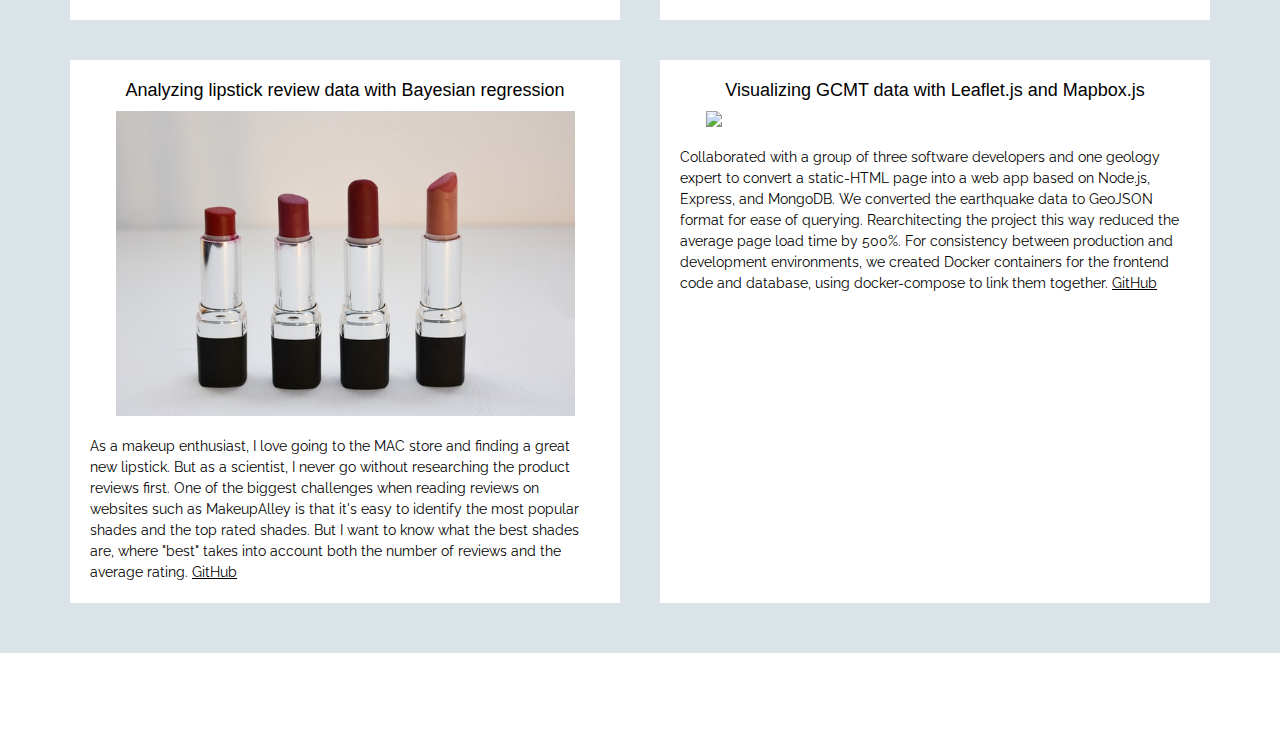
==== commit 021c44f4: "Improvements" ====
--- a/index.html
+++ b/index.html
@@ -1,17 +1,17 @@
 <!DOCTYPE html>
 <html>
   <head>
-    <link
-      rel="stylesheet"
-      href="https://maxcdn.bootstrapcdn.com/font-awesome/4.7.0/css/font-awesome.min.css"
-    />
+    <script
+      src="https://kit.fontawesome.com/bf368f505d.js"
+      crossorigin="anonymous"
+    ></script>
     <link rel="stylesheet" href="assets/css/styles.css" />
   </head>
   <body>
     <section class="hero">
       <div
         class="background-image"
-        style="background-image: url('assets/img/img2.JPG');"
+        style="background-image: url('assets/img/IMG_1315.jpg');"
       ></div>
       <div class="hero-content-area">
         <h1>Caitlin Hennessy</h1>
@@ -31,7 +31,8 @@
             <a
               href="https://www.udemy.com/course/the-advanced-web-developer-bootcamp"
               >Advanced Web Developer Bootcamp</a
-            >. Also volunteering as a section leader for Stanford's
+            >
+            and volunteering as a section leader for Stanford's
             <a
               href="https://engineering.stanford.edu/news/free-coding-education-time-covid-19"
               >Code in Place</a
@@ -43,6 +44,7 @@
 
       <ul class="skills">
         <li>
+          <i class="fas fa-chart-bar fa-2x"></i>
           <h4>Data science & visualization</h4>
           <p>
             Python, pandas, NumPy, Matplotlib, Plotly.js, statistical algorithms
@@ -50,16 +52,19 @@
         </li>
 
         <li>
+          <i class="fa fa-laptop-code fa-2x"></i>
           <h4>Web development</h4>
           <p>React, JavaScript, Node.js</p>
         </li>
 
         <li>
+          <i class="fas fa-database fa-2x"></i>
           <h4>Data storage & streaming</h4>
           <p>SQL, MongoDB, Elasticsearch, Kafka, Kinesis</p>
         </li>
 
         <li>
+          <i class="fas fa-cloud fa-2x"></i>
           <h4>Deployment & cloud services</h4>
           <p>Docker, container orchestration, infrastructure-as-code, AWS</p>
         </li>
@@ -73,22 +78,36 @@
       <ul class="grid">
         <li>
           <div class="li-inner">
-            <h4>Commute time visualizer</h4>
-            <img src="assets/img/heatmap.png" />
+            <a
+              class="no-decoration"
+              href="https://github.com/Caitlin-Hennessy/commute_time_visualizer"
+              ><h4>
+                Graphing traffic data from Google Maps Distance Matrix API
+              </h4></a
+            >
+            <img class="bordered" src="assets/img/heatmap.png" />
             <p>
               Visualizations of traffic data from the Google Maps API throughout
               the day corresponding to my commute route: home (downtown Redmond)
               to Microsoft, Microsoft to Pro Club Bellevue, Pro Club to home.
               This project is a sandbox for experimenting with time series and
               heat map displays.
+              <a
+                href="https://github.com/Caitlin-Hennessy/commute_time_visualizer"
+                >GitHub</a
+              >
             </p>
           </div>
         </li>
 
         <li>
           <div class="li-inner">
-            <h4>UO department events calendar</h4>
-            <img src="assets/img/calendar.png" />
+            <a
+              class="no-decoration"
+              href="https://github.com/Caitlin-Hennessy/calendar-app"
+              ><h4>UO department events calendar</h4></a
+            >
+            <img class="bordered" src="assets/img/calendar.png" />
             <p>
               Each department at the University of Oregon lists its events such
               as dissertations, lectures and seminars, and performances on its
@@ -96,17 +115,29 @@
               the whole university at once. This app demonstrates a proof of
               concept where events are scraped from department websites with
               Python and BeautifulSoup, stored in a Mongo database, and
-              displayed in a calendar with tui.calendar. The POC shows only
-              computer science department events but it would be straightforward
-              to add more by extending scraper.py.
+              displayed in a calendar with
+              <a href="https://ui.toast.com/tui-calendar/">tui.calendar</a>. The
+              POC shows only computer science department events but it would be
+              straightforward to add more by extending scraper.py.
+              <a href="https://github.com/Caitlin-Hennessy/calendar-app"
+                >GitHub</a
+              >
             </p>
           </div>
         </li>
 
         <li>
           <div class="li-inner">
-            <h4>Lipstick analyzer</h4>
-            <img src="assets/img/lipstick.jpg" />
+            <a
+              class="no-decoration"
+              href="https://github.com/Caitlin-Hennessy/lipstick_analyzer"
+              ><h4>
+                Analyzing lipstick review data with Bayesian regression
+              </h4></a
+            >
+            <img
+              src="assets/img/four-aligned-assorted-color-lipsticks-1625037.jpg"
+            />
             <p>
               As a makeup enthusiast, I love going to the MAC store and finding
               a great new lipstick. But as a scientist, I never go without
@@ -116,13 +147,20 @@
               rated shades. But I want to know what the best shades are, where
               "best" takes into account both the number of reviews and the
               average rating.
+              <a href="https://github.com/Caitlin-Hennessy/lipstick_analyzer"
+                >GitHub</a
+              >
             </p>
           </div>
         </li>
 
         <li>
           <div class="li-inner">
-            <h4>Global Centroid Moment Tensor data visualizer</h4>
+            <a
+              class="no-decoration"
+              href="https://github.com/Caitlin-Hennessy/gcmt_viewer"
+              ><h4>Visualizing GCMT data with Leaflet.js and Mapbox.js</h4></a
+            >
             <img src="assets/img/gcmt.png" />
             <p>
               Collaborated with a group of three software developers and one
@@ -132,7 +170,10 @@
               this way reduced the average page load time by 500%. For
               consistency between production and development environments, we
               created Docker containers for the frontend code and database,
-              using docker-compose to link them together. See the app live here.
+              using docker-compose to link them together.
+              <a href="https://github.com/Caitlin-Hennessy/gcmt_viewer"
+                >GitHub</a
+              >
             </p>
           </div>
         </li>
--- a/assets/css/styles.css
+++ b/assets/css/styles.css
@@ -11,17 +11,21 @@
 }
 
 .hero h1 {
-  font: bold 60px "Open Sans", sans-serif;
+  /* font-size: 60px; */
+  /* font-weight: bold; */
+  font: normal 60px "Open Sans", sans-serif;
   margin-bottom: 15px;
 }
 
 .hero h3 {
-  font: normal 28px "Open Sans", sans-serif;
+  font-size: 28px;
+  font-weight: bold;
+  /* font: normal 28px "Open Sans", sans-serif; */
 }
 
 section h3.title {
   font: normal 32px "Open Sans", sans-serif;
-  margin-bottom: 30px;
+  margin-bottom: 10px;
   text-align: center;
 }
 
@@ -83,7 +87,32 @@
 }
 
 .skills {
-  display: none;
+  display: flex;
+  margin-top: 10px;
+}
+
+.skills li {
+  text-align: center;
+  /* border: 2px solid rgb(218, 227, 231); */
+  flex-basis: 25%;
+  padding: 5px;
+  /* background-color: green; */
+}
+
+.skills li h4 {
+  text-align: center;
+  padding-bottom: 5px;
+}
+
+.skills li i {
+  color: #999;
+  margin-bottom: 5px;
+}
+
+.skills li p {
+  line-height: 1.5;
+  font-size: 14px;
+  margin-bottom: 10px;
 }
 
 /***************/
@@ -120,8 +149,9 @@
 }
 
 .grid li h4 {
-  text-align: center;
-  font-weight: bold;
+  font: lighter 18px "Open Sans", sans-serif;
+  text-align: center;
+  /* font-weight: bold; */
   padding: 0 0 10px 0;
 }
 
@@ -131,9 +161,13 @@
   margin: auto;
 }
 
+.bordered {
+  border: 1px solid rgb(218, 227, 231);
+}
+
 .grid li p {
   margin: 0;
-  padding: 10px 0 0 0;
+  padding: 20px 0 0 0;
   line-height: 1.5;
   font-size: 14px;
   text-align: left;
@@ -162,3 +196,16 @@
 .projects {
   background-color: rgb(218, 227, 231);
 }
+
+.no-decoration {
+  text-decoration: none;
+}
+
+a {
+  color: black;
+}
+
+a:hover {
+  color: #333;
+  text-decoration: underline;
+}
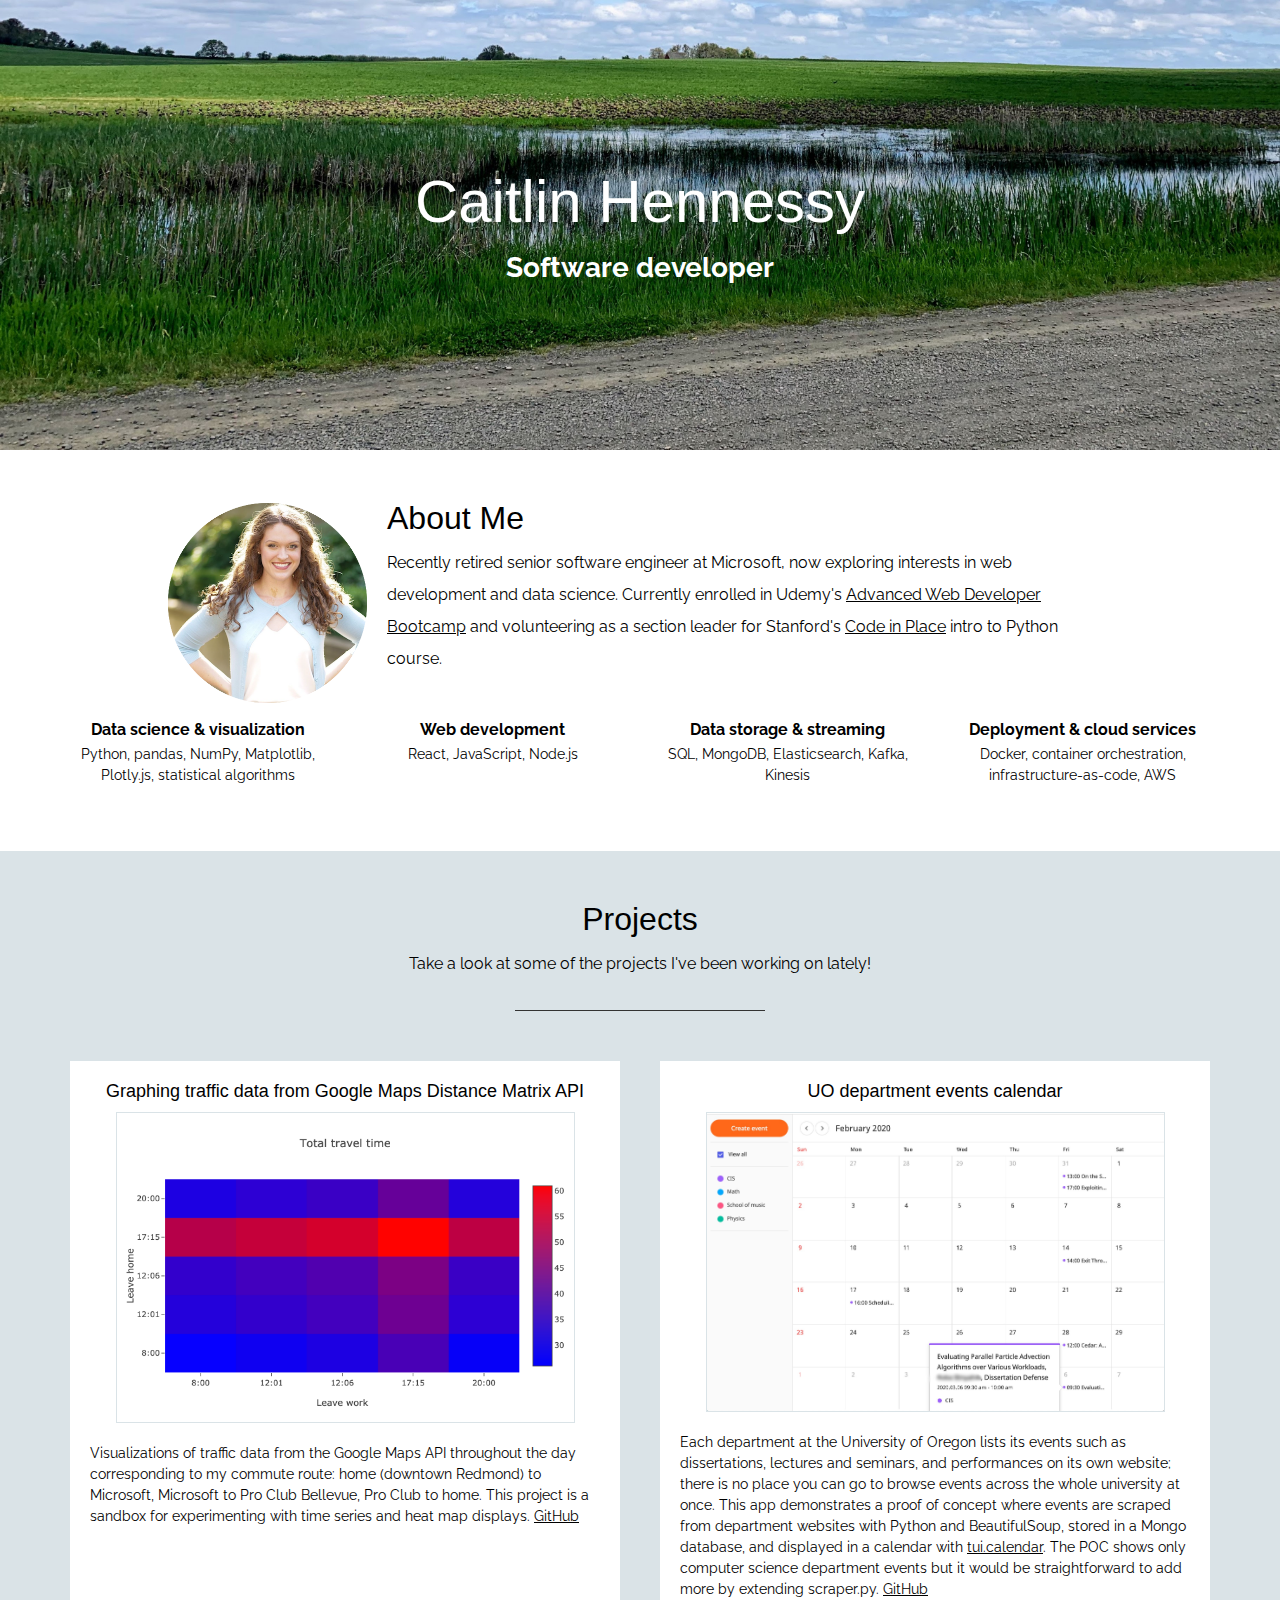
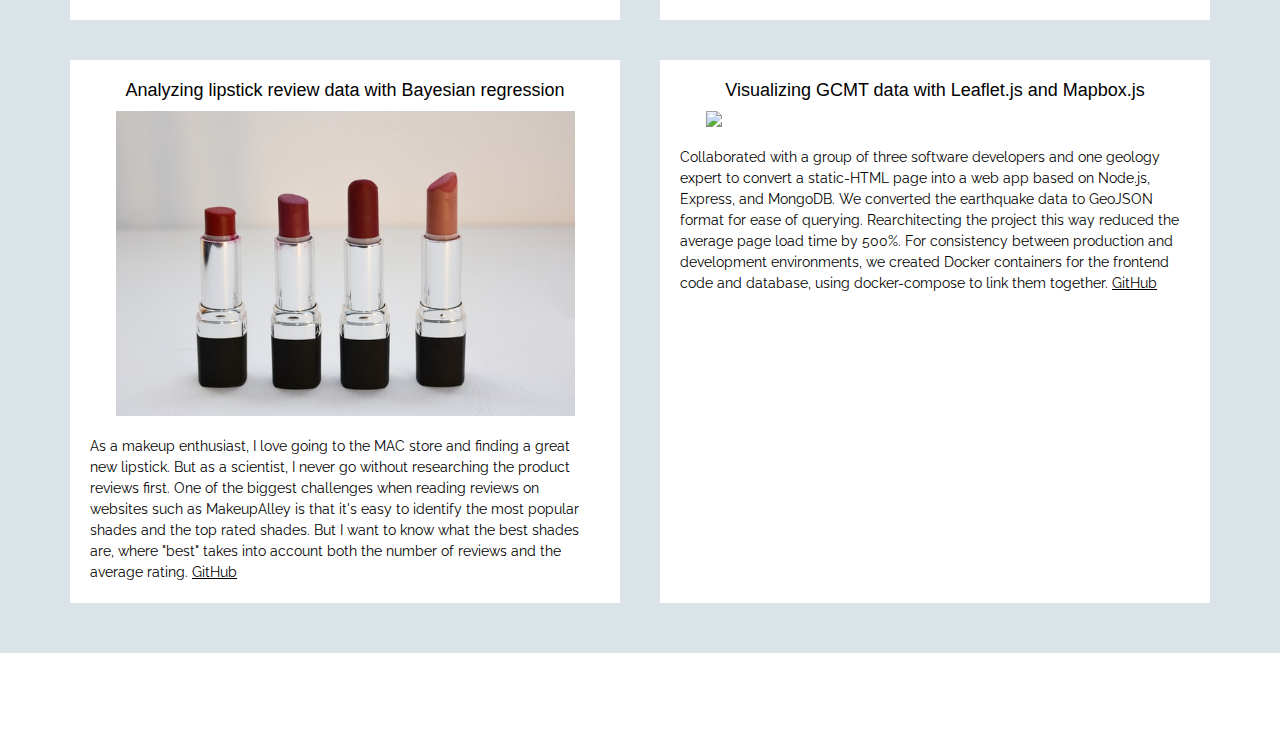
==== commit 3b6b99a2: "Update image" ====
--- a/index.html
+++ b/index.html
@@ -107,7 +107,7 @@
               href="https://github.com/Caitlin-Hennessy/calendar-app"
               ><h4>UO department events calendar</h4></a
             >
-            <img class="bordered" src="assets/img/calendar.png" />
+            <img class="bordered" src="assets/img/calendar.jpg" />
             <p>
               Each department at the University of Oregon lists its events such
               as dissertations, lectures and seminars, and performances on its
--- a/assets/css/styles.css
+++ b/assets/css/styles.css
@@ -1,4 +1,6 @@
 @import url("https://fonts.googleapis.com/css?family=Raleway:200");
+
+/******* GENERAL ************/
 
 * {
   margin: 0;
@@ -10,31 +12,50 @@
   font: 16px Raleway;
 }
 
-.hero h1 {
-  /* font-size: 60px; */
-  /* font-weight: bold; */
-  font: normal 60px "Open Sans", sans-serif;
-  margin-bottom: 15px;
-}
-
-.hero h3 {
-  font-size: 28px;
-  font-weight: bold;
-  /* font: normal 28px "Open Sans", sans-serif; */
-}
-
-section h3.title {
+section {
+  display: flex;
+  flex-direction: column;
+  align-items: center;
+  padding: 50px;
+}
+
+h3.title {
   font: normal 32px "Open Sans", sans-serif;
   margin-bottom: 10px;
   text-align: center;
 }
 
-section p {
+p {
   max-width: 775px;
   line-height: 2;
   padding: 0 20px;
   margin-bottom: 30px;
   text-align: center;
+}
+
+.no-decoration {
+  text-decoration: none;
+}
+
+a {
+  color: black;
+}
+
+a:hover {
+  color: #333;
+  text-decoration: underline;
+}
+
+/******* HERO STYLES *************/
+
+.hero h1 {
+  font: normal 60px "Open Sans", sans-serif;
+  margin-bottom: 15px;
+}
+
+.hero h3 {
+  font-size: 28px;
+  font-weight: bold;
 }
 
 .hero {
@@ -56,18 +77,12 @@
   background-color: #80a3db;
 }
 
-section {
-  display: flex;
-  flex-direction: column;
-  align-items: center;
-  padding: 50px;
-}
-
-/****************/
+/******** ABOUT ME ********/
 
 .summary {
   width: 80%;
   display: flex;
+  /* flex-wrap: wrap; */
   align-items: center;
 }
 
@@ -86,17 +101,18 @@
   padding-left: 20px;
 }
 
+/************ SKILLS **************/
+
 .skills {
   display: flex;
   margin-top: 10px;
+  flex-wrap: wrap;
 }
 
 .skills li {
   text-align: center;
-  /* border: 2px solid rgb(218, 227, 231); */
   flex-basis: 25%;
   padding: 5px;
-  /* background-color: green; */
 }
 
 .skills li h4 {
@@ -115,7 +131,15 @@
   margin-bottom: 10px;
 }
 
-/***************/
+/********* PROJECTS ******/
+
+.projects p {
+  margin-top: 0;
+}
+
+.projects {
+  background-color: rgb(218, 227, 231);
+}
 
 ul {
   list-style: none;
@@ -124,23 +148,17 @@
 .grid {
   width: 100%;
   display: flex;
-  /* flex-direction: row; */
   flex-wrap: wrap;
   justify-content: space-between;
   margin: -20px;
 }
 
 .grid li {
-  /* height: 350px; */
   padding: 20px;
-  /* margin: 5px; */
   background-clip: content-box;
   background-size: cover;
   background-position: center;
   flex-basis: 50%;
-  /* border: 2px solid #3f51b5; */
-  /* outline: 2px solid #bbb;
-  outline-offset: -5px; */
   background-color: white;
 }
 
@@ -151,7 +169,6 @@
 .grid li h4 {
   font: lighter 18px "Open Sans", sans-serif;
   text-align: center;
-  /* font-weight: bold; */
   padding: 0 0 10px 0;
 }
 
@@ -159,10 +176,6 @@
   width: 90%;
   display: block;
   margin: auto;
-}
-
-.bordered {
-  border: 1px solid rgb(218, 227, 231);
 }
 
 .grid li p {
@@ -173,13 +186,9 @@
   text-align: left;
 }
 
-/* .grid li.small {
-  flex-basis: 45%;
-}
-
-.grid li.large {
-  flex-basis: 45%;
-} */
+.bordered {
+  border: 1px solid rgb(218, 227, 231);
+}
 
 hr {
   width: 250px;
@@ -189,23 +198,30 @@
   margin-bottom: 50px;
 }
 
-.projects p {
-  margin-top: 0;
-}
-
-.projects {
-  background-color: rgb(218, 227, 231);
-}
-
-.no-decoration {
-  text-decoration: none;
-}
-
-a {
-  color: black;
-}
-
-a:hover {
-  color: #333;
-  text-decoration: underline;
-}
+@media (max-width: 800px) {
+  section {
+    padding: 50px 20px;
+  }
+
+  .grid li {
+    flex-basis: 100%;
+  }
+
+  .skills li {
+    flex-basis: 50%;
+  }
+
+  .summary {
+    flex-wrap: wrap;
+    justify-content: center;
+  }
+
+  .summary .bio {
+    margin-top: 20px;
+    padding-left: 0;
+  }
+
+  .summary h3.title {
+    text-align: center;
+  }
+}
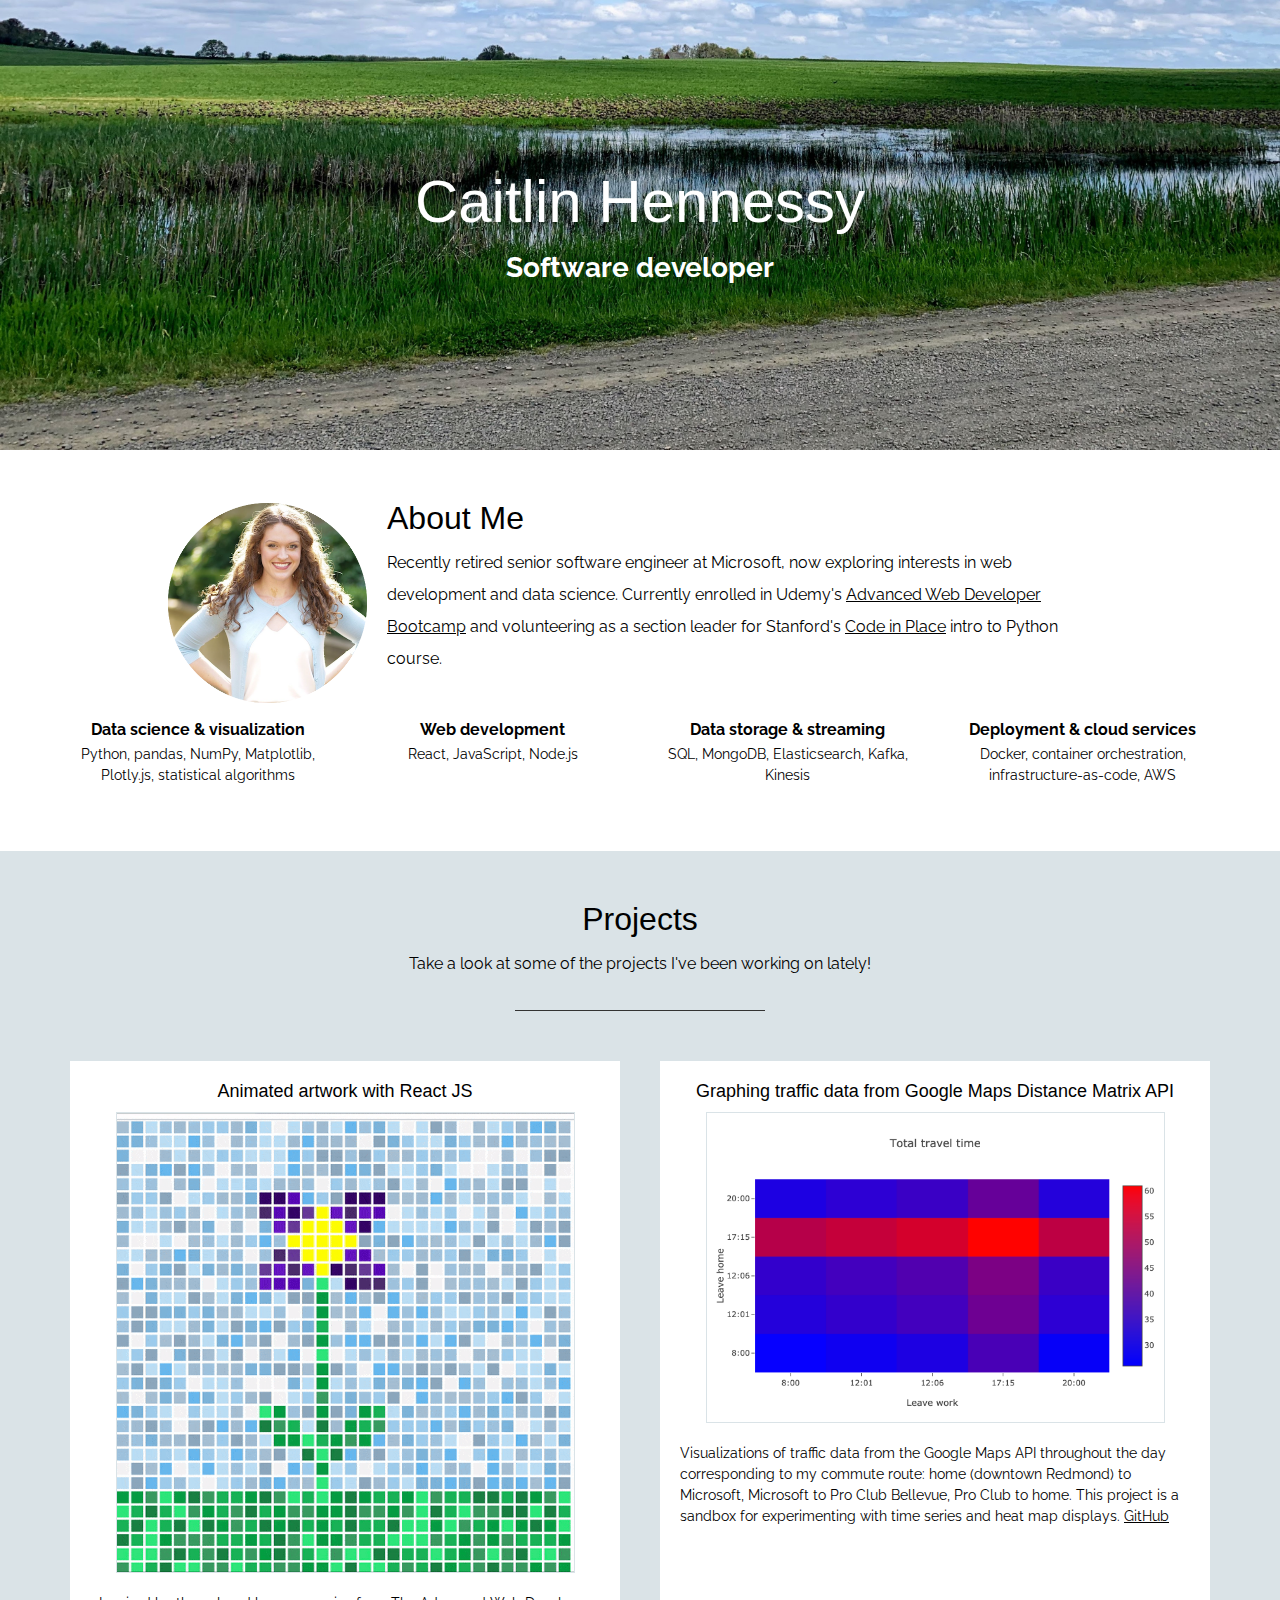
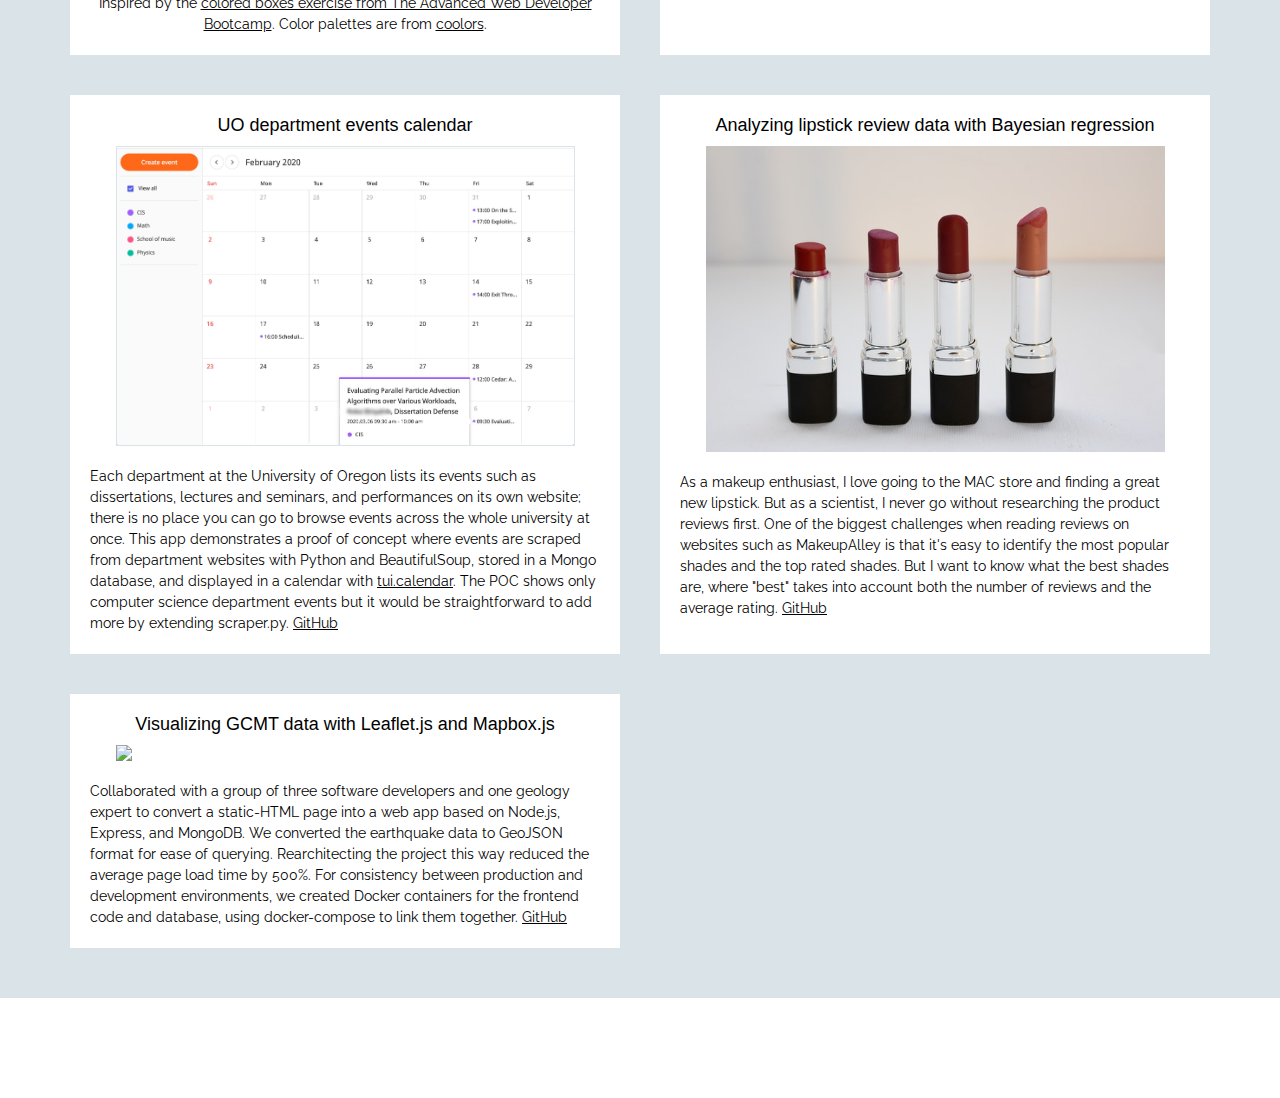
==== commit 84dca21b: "Flower garden" ====
--- a/index.html
+++ b/index.html
@@ -80,6 +80,28 @@
           <div class="li-inner">
             <a
               class="no-decoration"
+              href="https://github.com/Caitlin-Hennessy/webdev_bootcamp/tree/master/react"
+              ><h4>
+                Animated artwork with React JS
+              </h4></a
+            >
+            <img class="bordered" src="assets/img/flower.gif" />
+            <p style="text-align: center;">
+              Inspired by the
+              <a
+                href="https://www.udemy.com/course/the-advanced-web-developer-bootcamp/learn/lecture/8013732"
+                >colored boxes exercise from The Advanced Web Developer
+                Bootcamp</a
+              >. Color palettes are from
+              <a href="https://coolors.co/">coolors</a>.
+            </p>
+          </div>
+        </li>
+
+        <li>
+          <div class="li-inner">
+            <a
+              class="no-decoration"
               href="https://github.com/Caitlin-Hennessy/commute_time_visualizer"
               ><h4>
                 Graphing traffic data from Google Maps Distance Matrix API
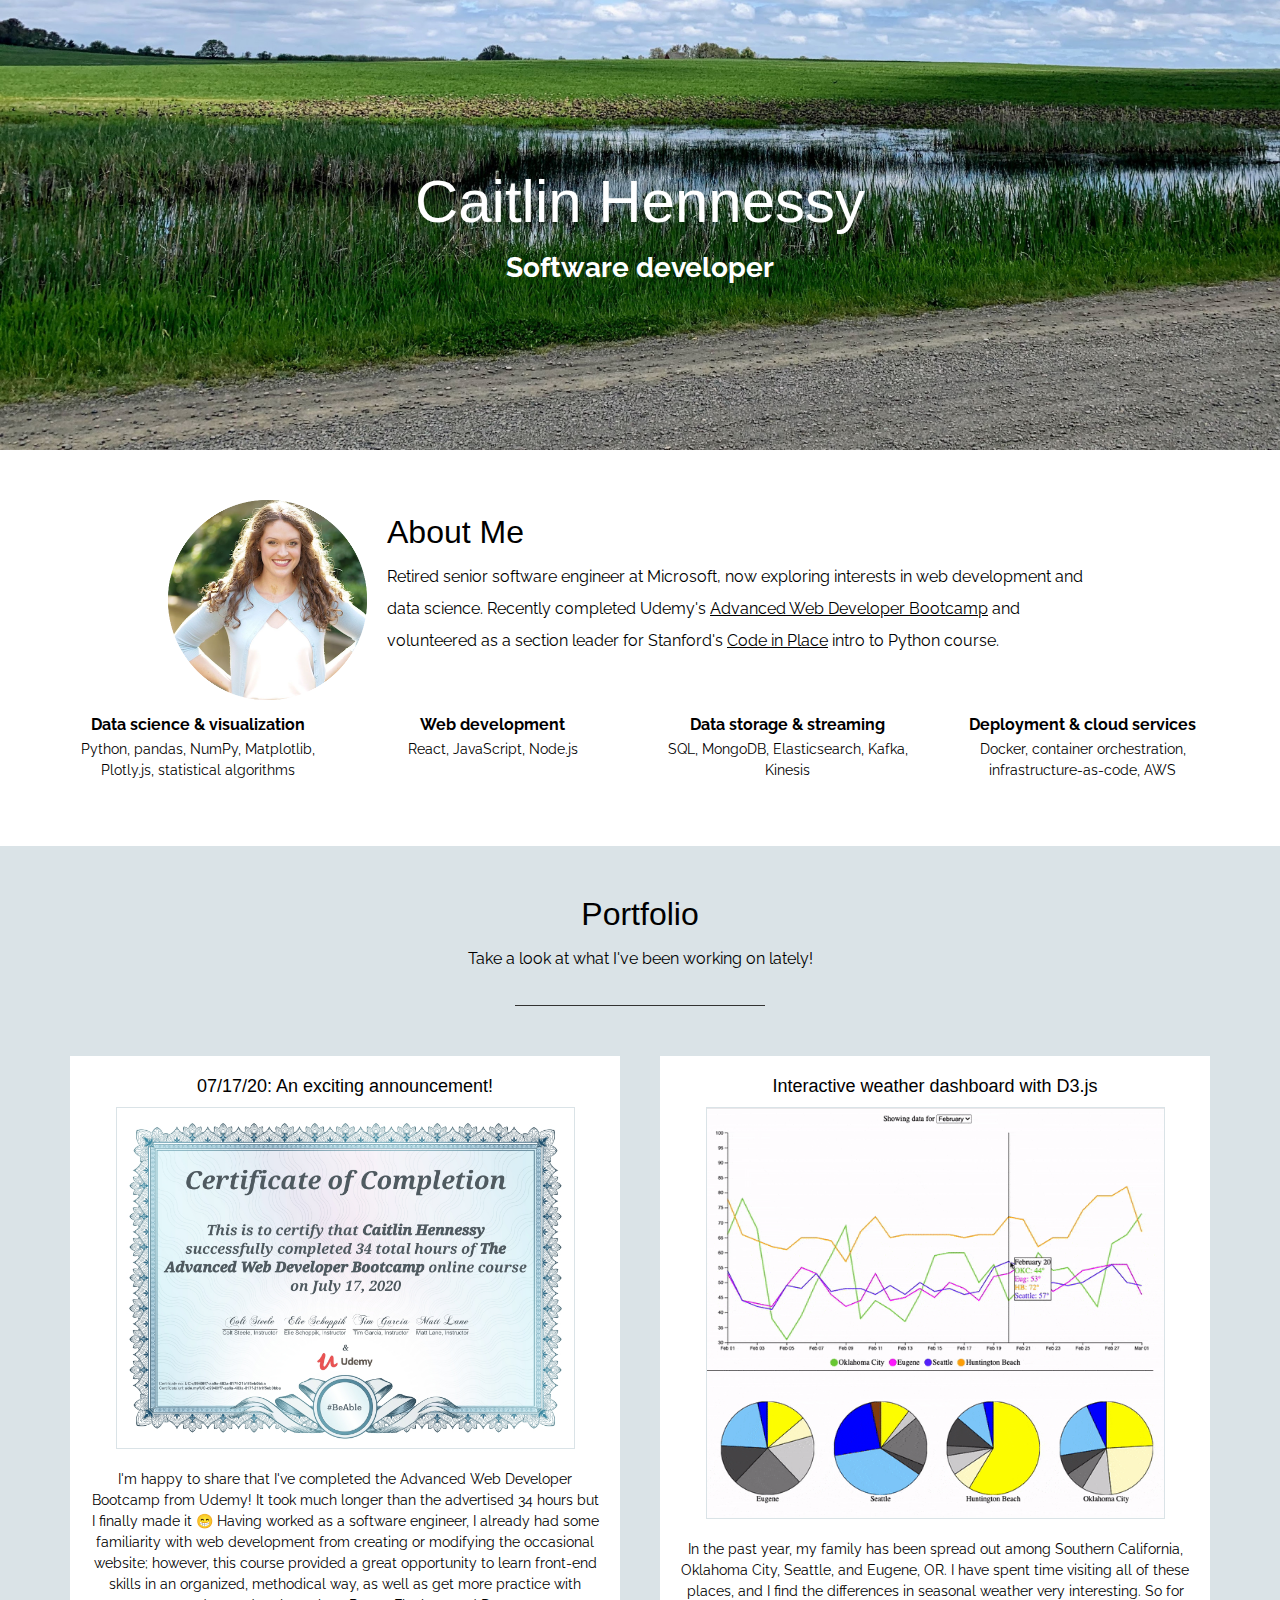
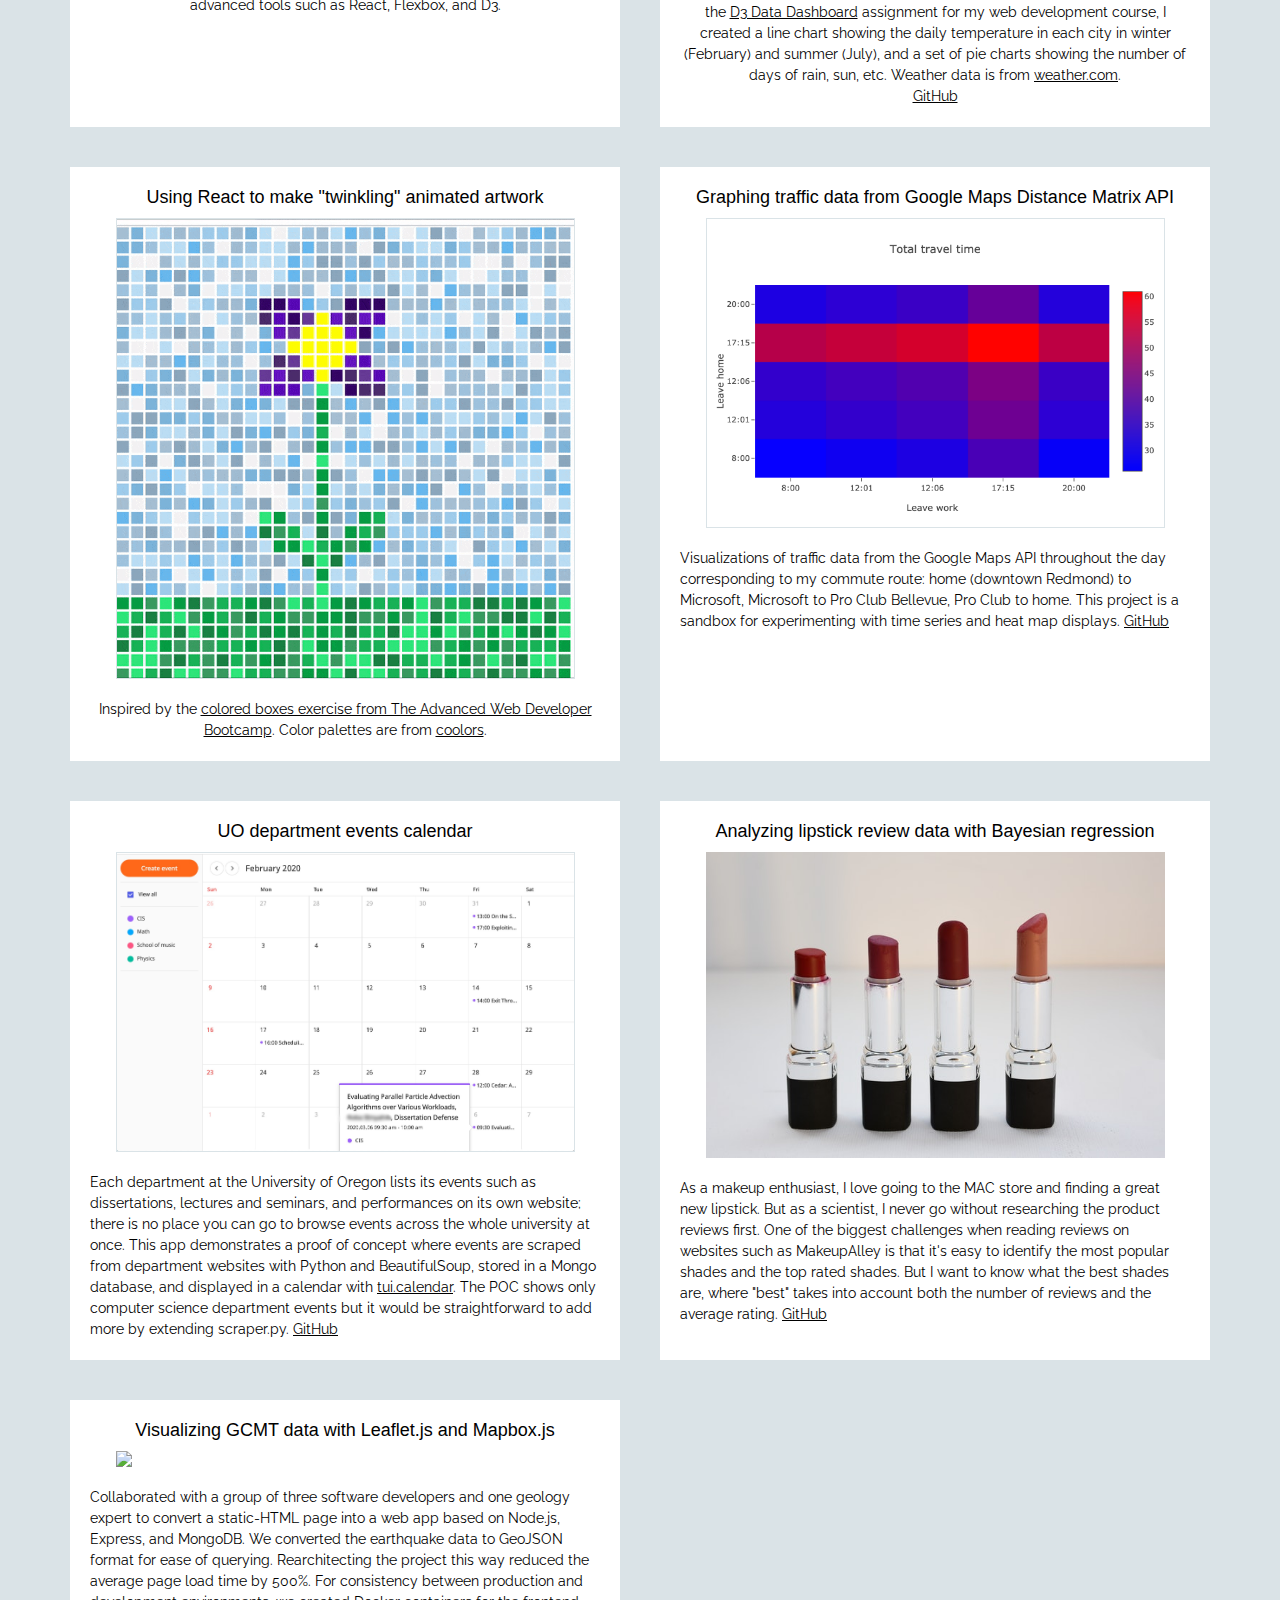
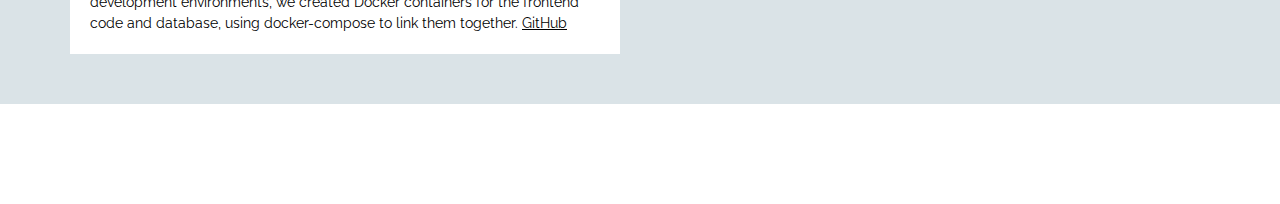
==== commit de81d188: "Add bootcamp final project & certificate" ====
--- a/index.html
+++ b/index.html
@@ -25,14 +25,14 @@
         <div class="bio">
           <h3 class="title">About Me</h3>
           <p>
-            Recently retired senior software engineer at Microsoft, now
-            exploring interests in web development and data science. Currently
-            enrolled in Udemy's
+            Retired senior software engineer at Microsoft, now exploring
+            interests in web development and data science. Recently completed
+            Udemy's
             <a
               href="https://www.udemy.com/course/the-advanced-web-developer-bootcamp"
               >Advanced Web Developer Bootcamp</a
             >
-            and volunteering as a section leader for Stanford's
+            and volunteered as a section leader for Stanford's
             <a
               href="https://engineering.stanford.edu/news/free-coding-education-time-covid-19"
               >Code in Place</a
@@ -72,17 +72,67 @@
     </section>
 
     <section class="projects">
-      <h3 class="title">Projects</h3>
-      <p>Take a look at some of the projects I've been working on lately!</p>
+      <h3 class="title">Portfolio</h3>
+      <p>Take a look at what I've been working on lately!</p>
       <hr />
       <ul class="grid">
         <li>
           <div class="li-inner">
+            <h4>
+              07/17/20: An exciting announcement!
+            </h4>
+            <img class="bordered" src="assets/img/udemy_certificate.jpg" />
+            <p style="text-align: center;">
+              I'm happy to share that I've completed the Advanced Web Developer
+              Bootcamp from Udemy! It took much longer than the advertised 34
+              hours but I finally made it &#128513; Having worked as a software
+              engineer, I already had some familiarity with web development from
+              creating or modifying the occasional website; however, this course
+              provided a great opportunity to learn front-end skills in an
+              organized, methodical way, as well as get more practice with
+              advanced tools such as React, Flexbox, and D3.
+            </p>
+          </div>
+        </li>
+
+        <li>
+          <div class="li-inner">
+            <a
+              class="no-decoration"
+              href="https://github.com/Caitlin-Hennessy/weather-dashboard"
+              ><h4>
+                Interactive weather dashboard with D3.js
+              </h4></a
+            >
+            <img class="bordered" src="assets/img/weather_dashboard.gif" />
+            <p style="text-align: center;">
+              In the past year, my family has been spread out among Southern
+              California, Oklahoma City, Seattle, and Eugene, OR. I have spent
+              time visiting all of these places, and I find the differences in
+              seasonal weather very interesting. So for the
+              <a
+                href="https://www.udemy.com/course/the-advanced-web-developer-bootcamp/learn/lecture/7743174#overview"
+                >D3 Data Dashboard</a
+              >
+              assignment for my web development course, I created a line chart
+              showing the daily temperature in each city in winter (February)
+              and summer (July), and a set of pie charts showing the number of
+              days of rain, sun, etc. Weather data is from
+              <a href="https://weather.com/">weather.com</a>. <br />
+              <a href="https://github.com/Caitlin-Hennessy/weather-dashboard"
+                >GitHub</a
+              >
+            </p>
+          </div>
+        </li>
+
+        <li>
+          <div class="li-inner">
             <a
               class="no-decoration"
               href="https://github.com/Caitlin-Hennessy/webdev_bootcamp/tree/master/react"
               ><h4>
-                Animated artwork with React JS
+                Using React to make "twinkling" animated artwork
               </h4></a
             >
             <img class="bordered" src="assets/img/flower.gif" />
